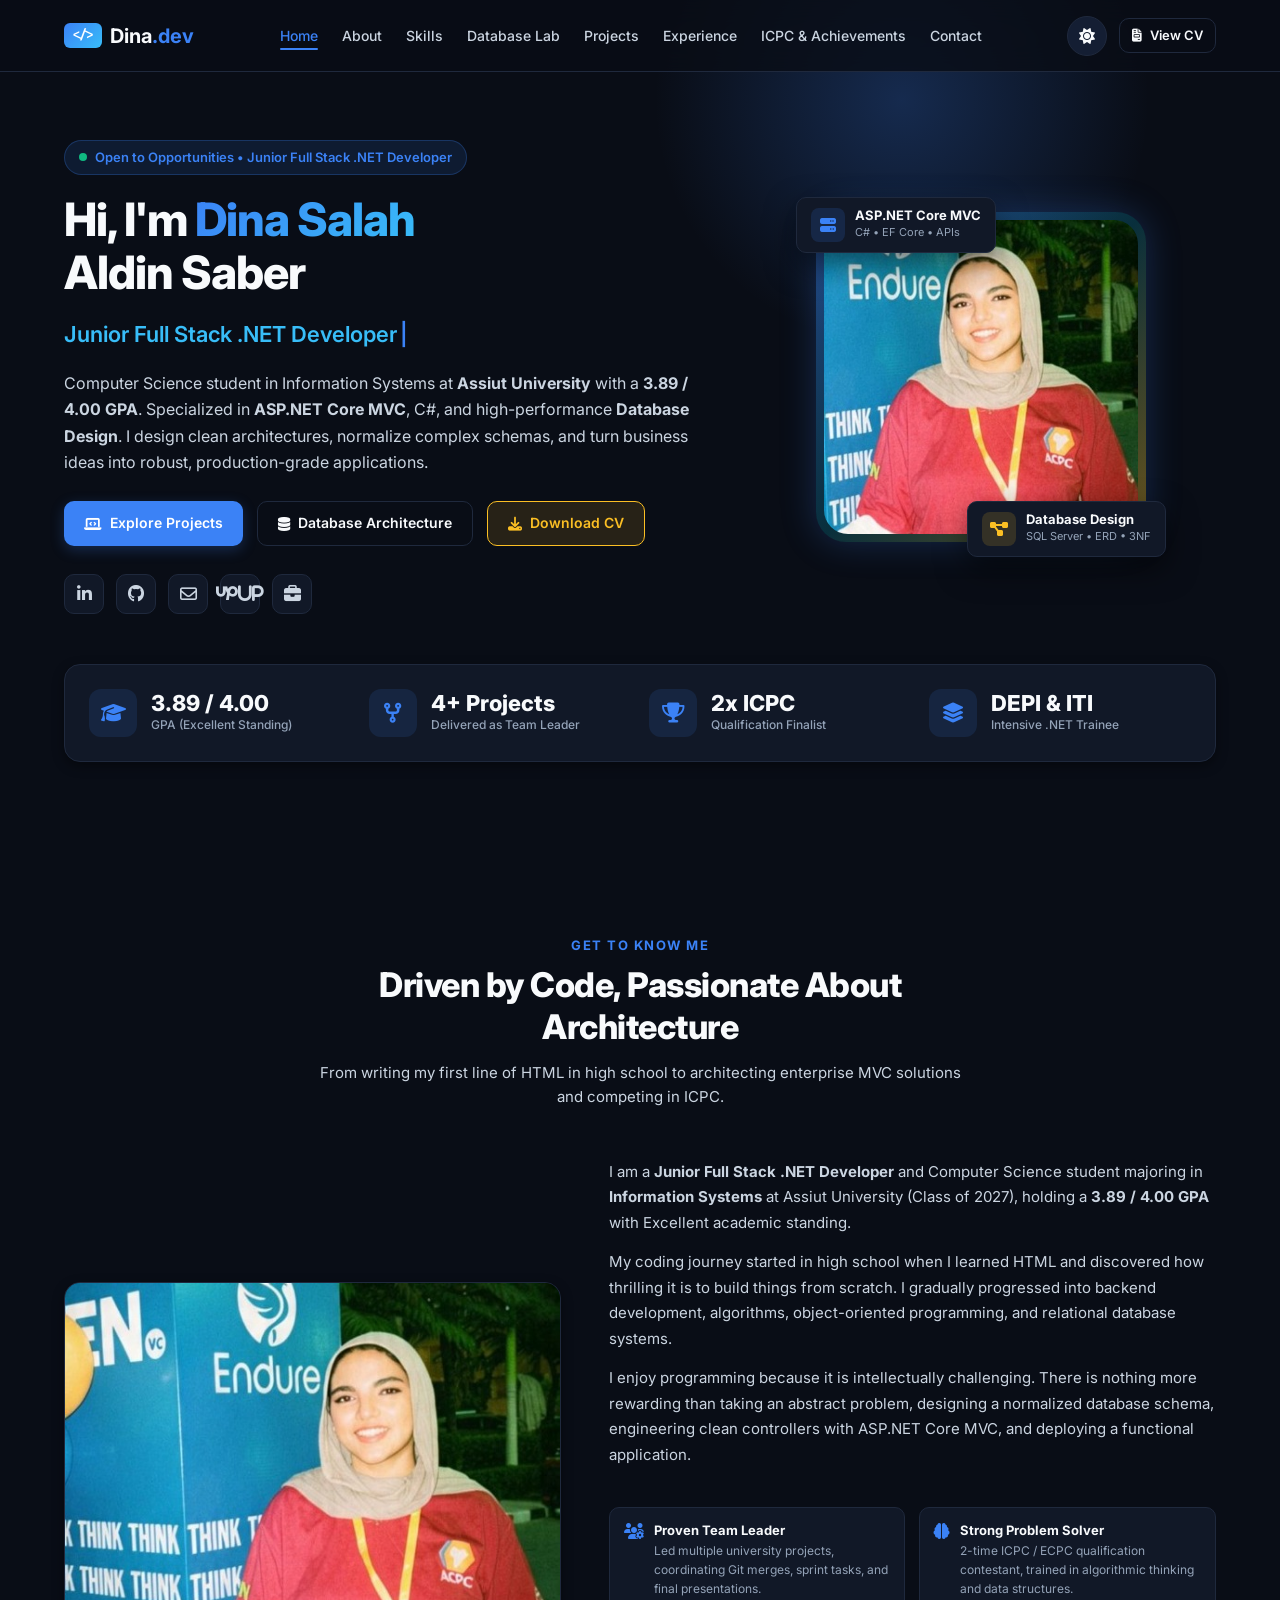
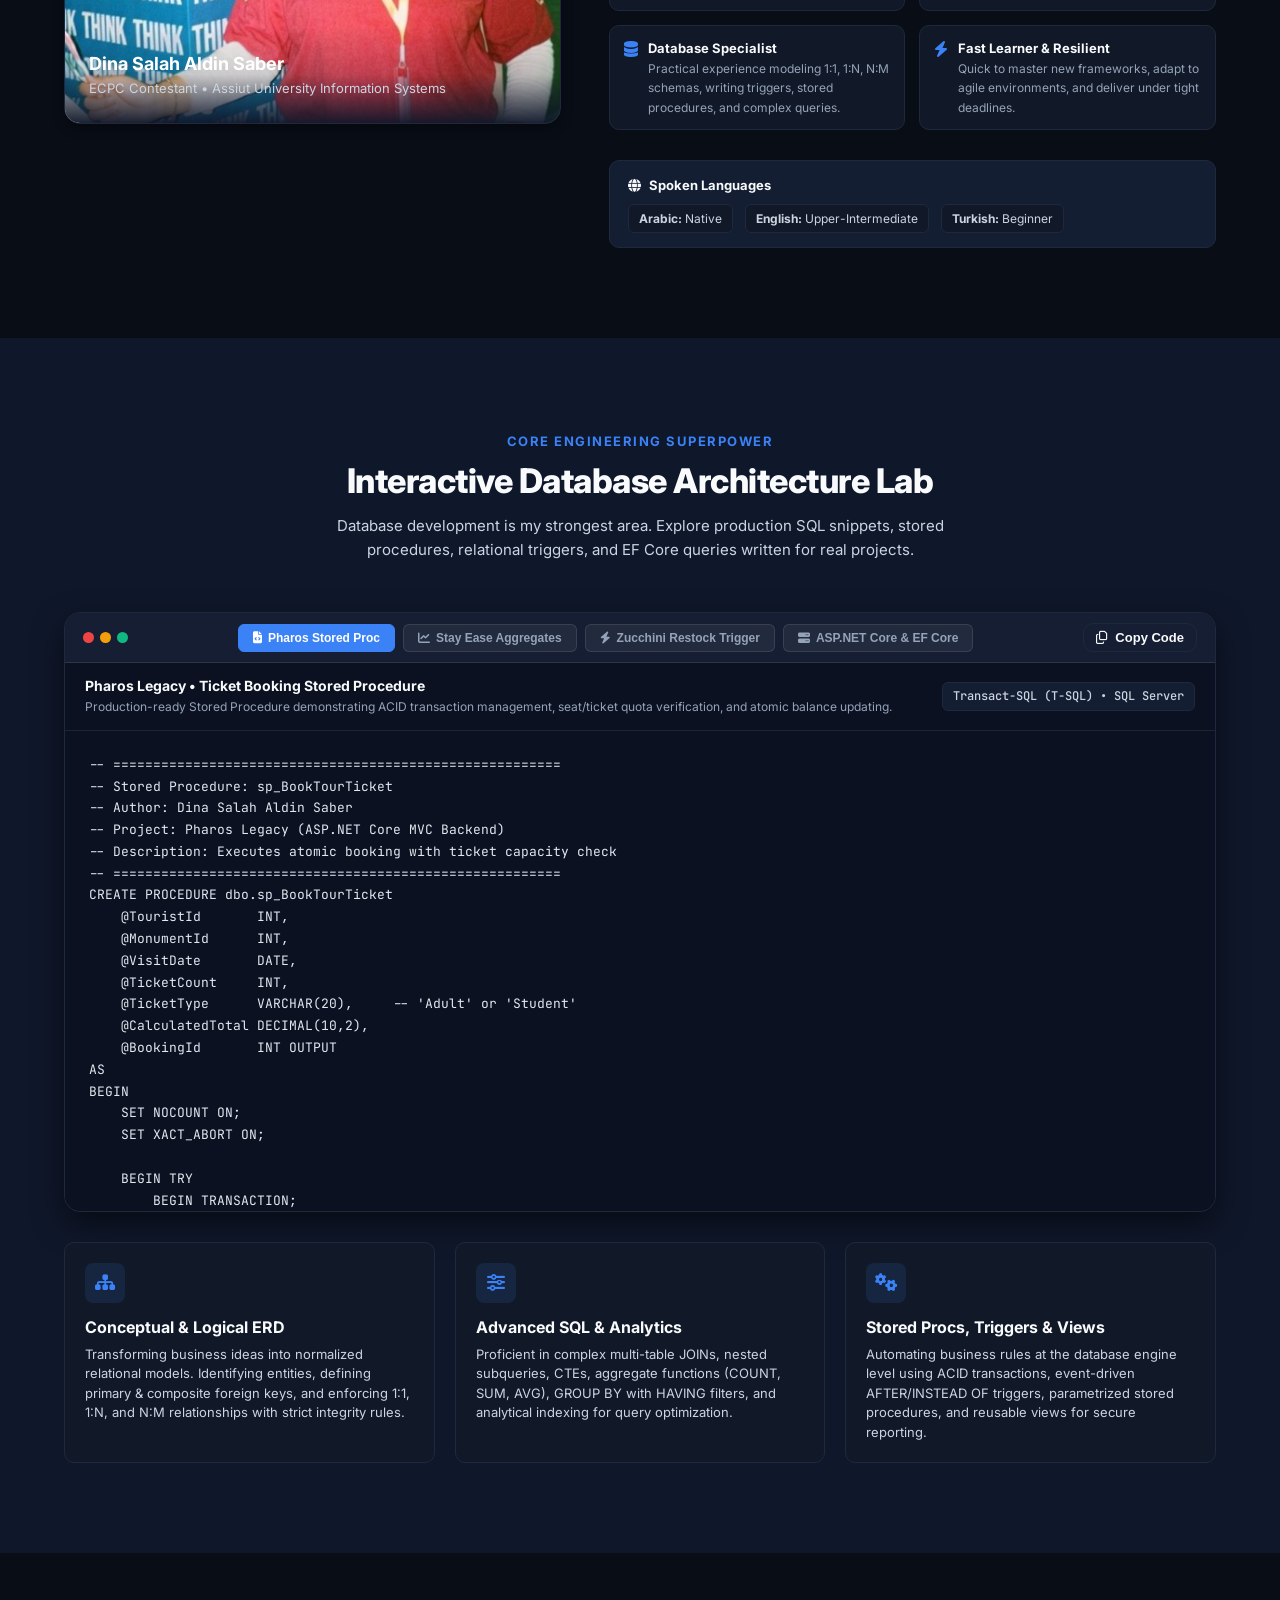
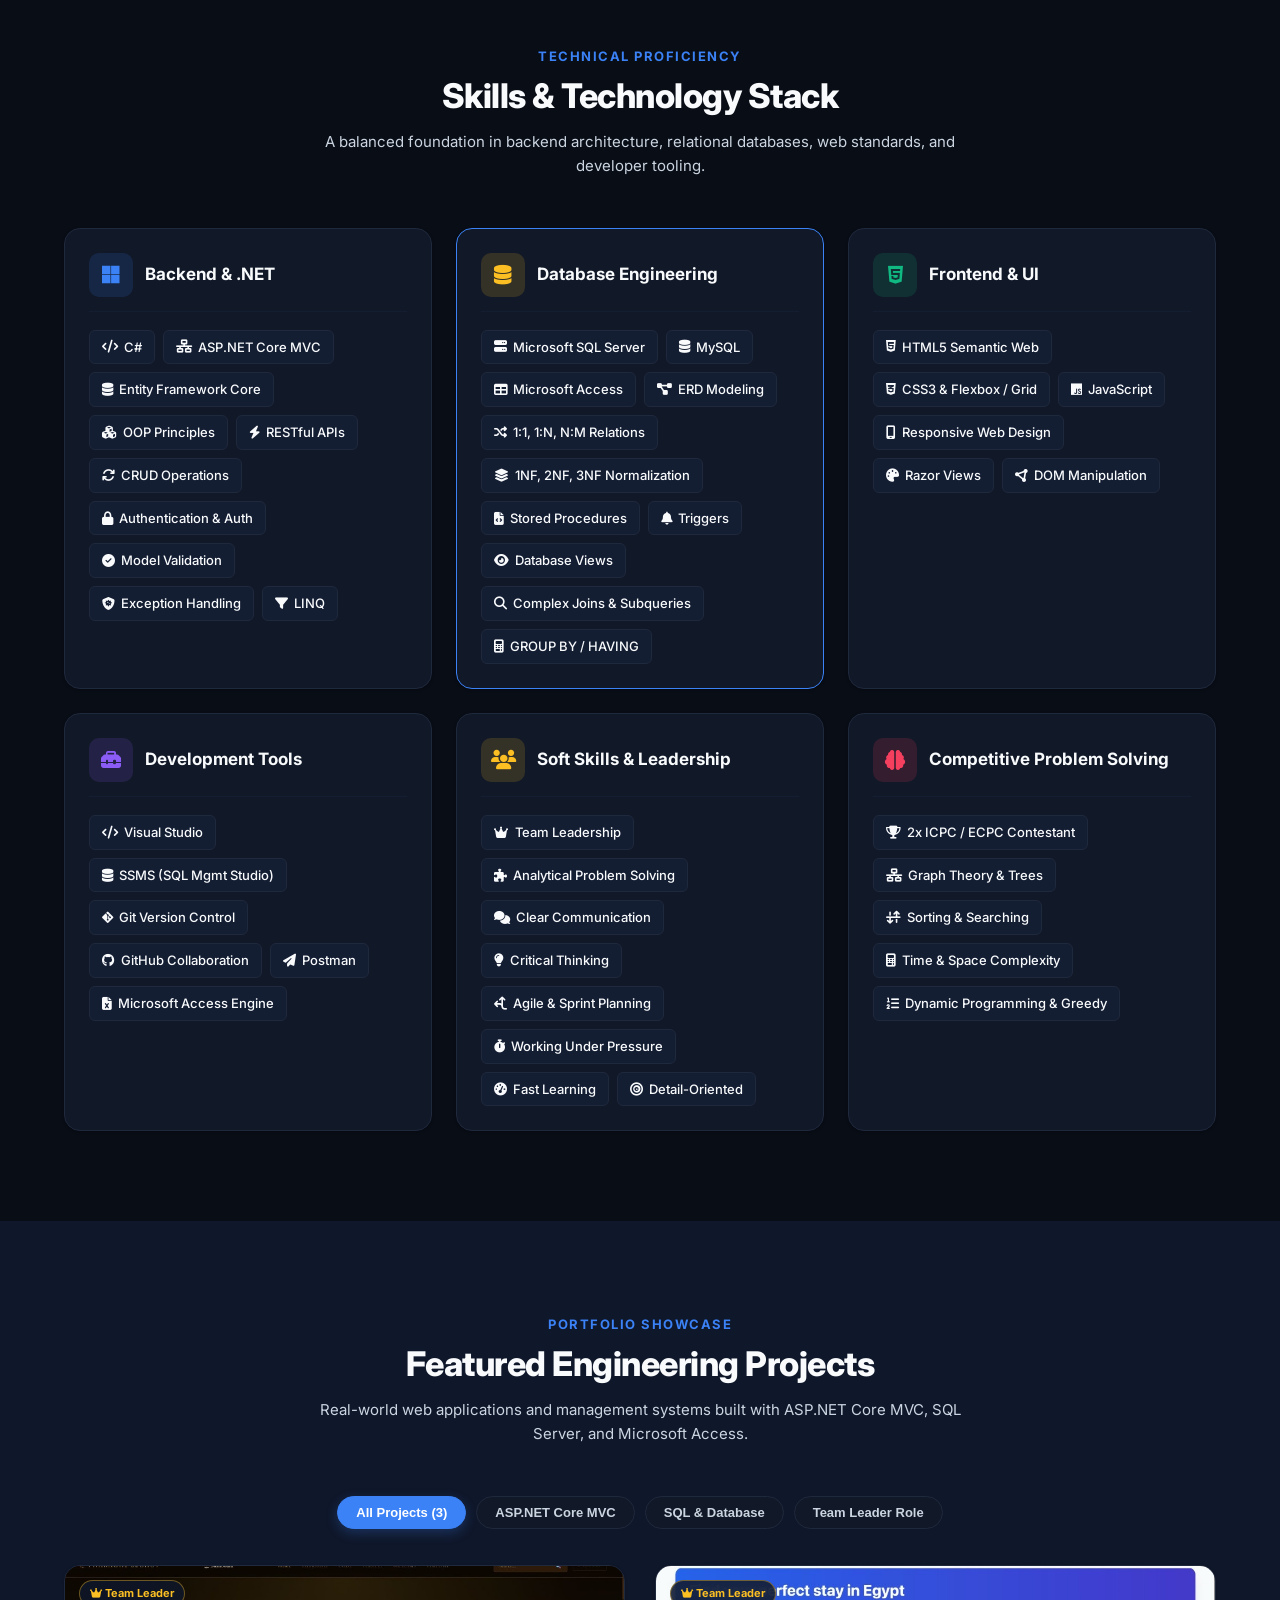
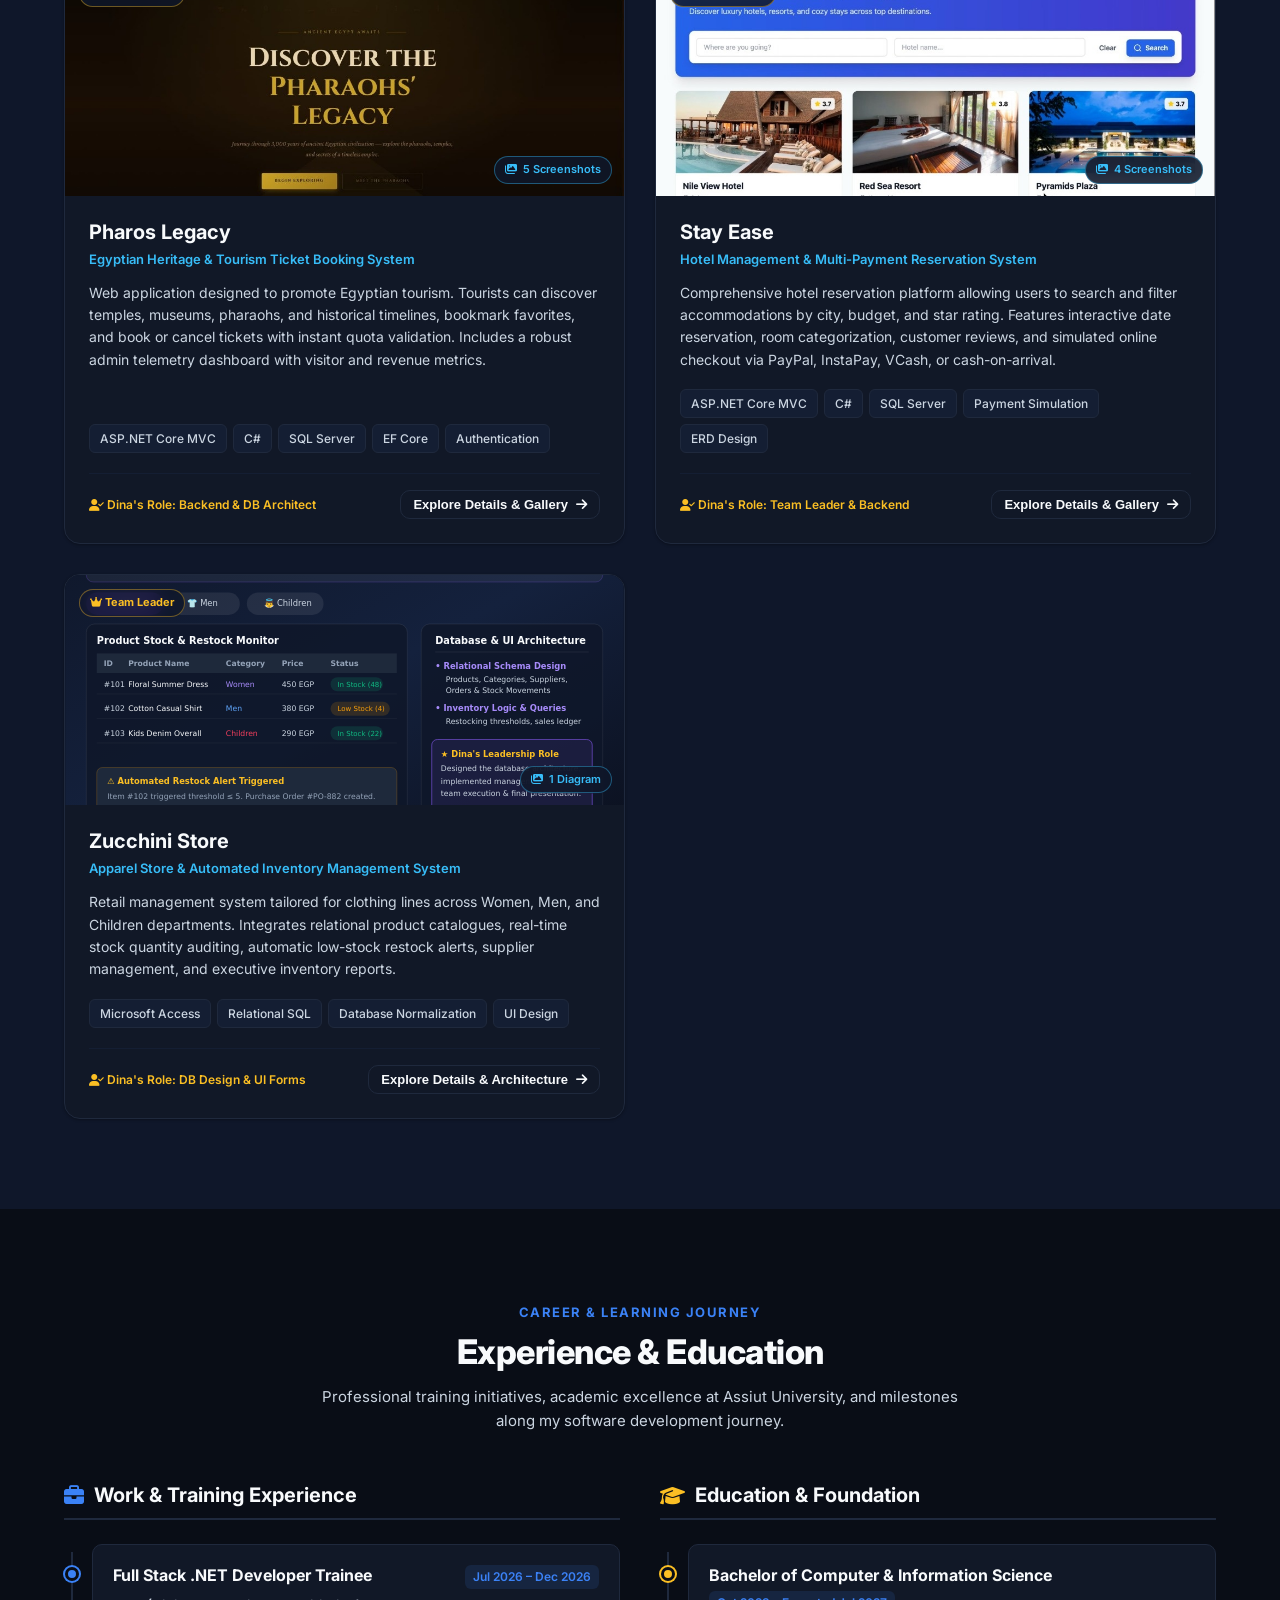
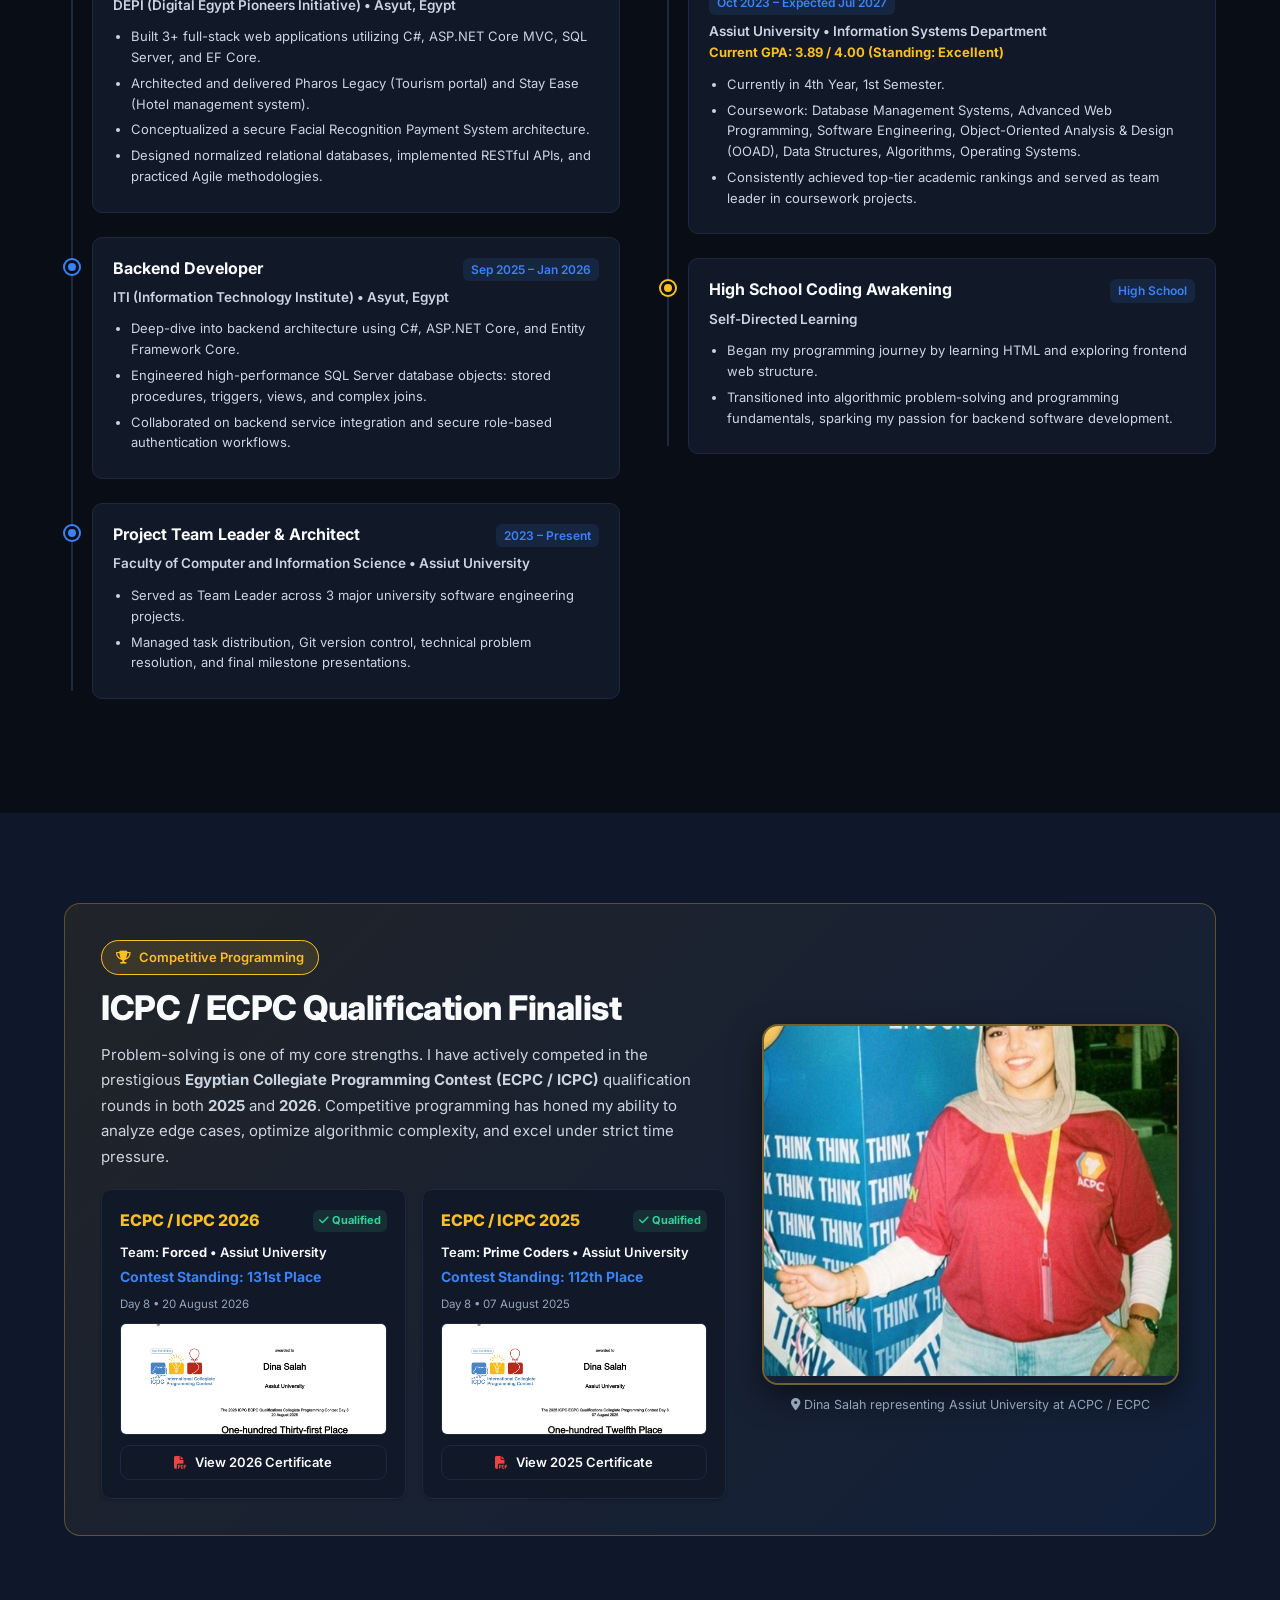
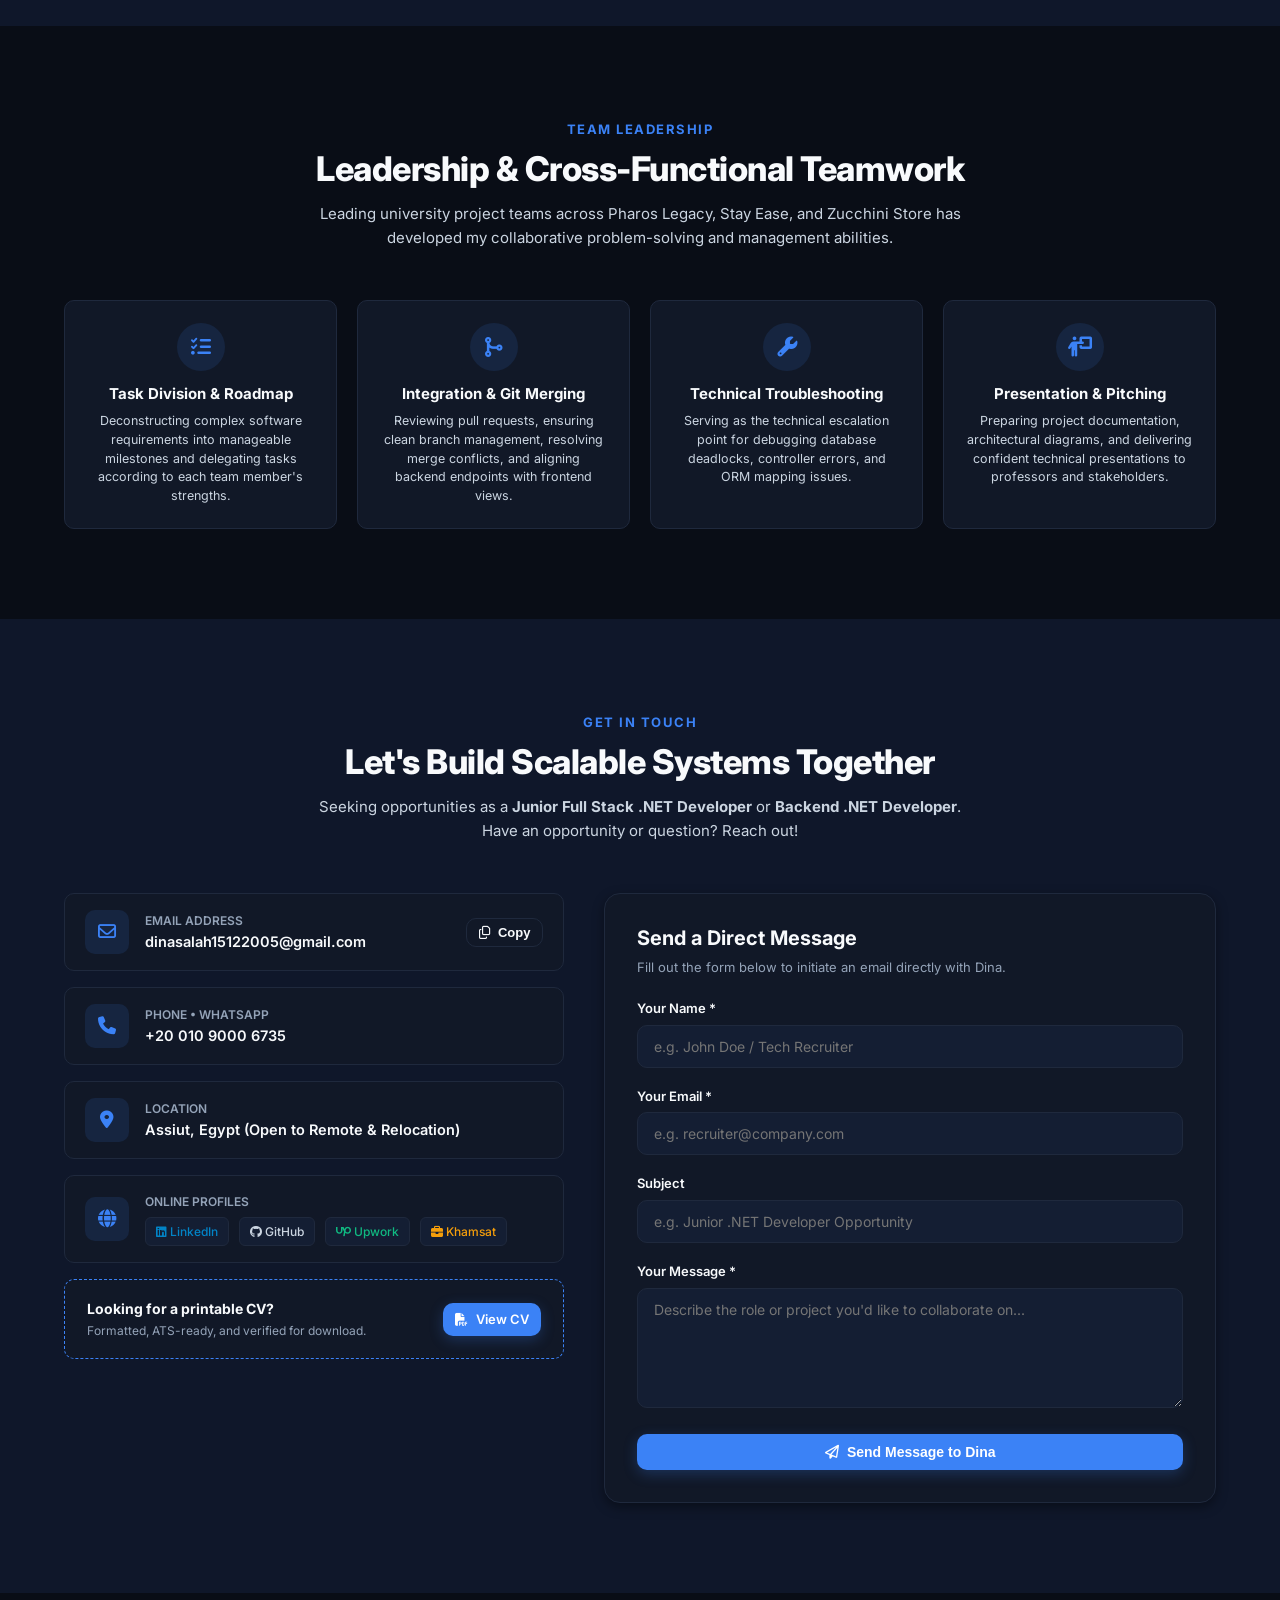
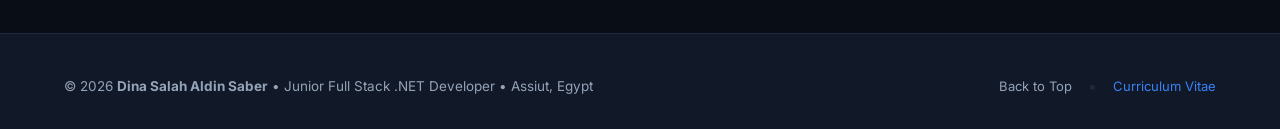
==== index.html @ ed307262 "Add files via upload" ====
<!DOCTYPE html>
<html lang="en" data-theme="dark">
<head>
  <meta charset="UTF-8">
  <meta name="viewport" content="width=device-width, initial-scale=1.0">
  <meta name="description" content="Portfolio of Dina Salah Aldin Saber - Junior Full Stack .NET Developer, Computer Science Student at Assiut University (GPA 3.89/4.00), Backend & Database Specialist, and 2x ICPC Contestant.">
  <meta name="keywords" content="Dina Salah Aldin Saber, Full Stack .NET Developer, ASP.NET Core MVC, C#, SQL Server, Database Design, ERD, ICPC, Assiut University">
  <meta name="author" content="Dina Salah Aldin Saber">
  <title>Dina Salah Aldin Saber | Junior Full Stack .NET Developer &amp; Database Specialist</title>
  
  <!-- Favicon -->
  <link rel="icon" href="data:image/svg+xml,<svg xmlns=%22http://www.w3.org/2000/svg%22 viewBox=%220 0 100 100%22><text y=%22.9em%22 font-size=%2290%22>⚡</text></svg>">

  <!-- Google Fonts -->
  <link rel="preconnect" href="https://fonts.googleapis.com">
  <link rel="preconnect" href="https://fonts.gstatic.com" crossorigin>
  <link href="https://fonts.googleapis.com/css2?family=Inter:wght@300;400;500;600;700;800&family=JetBrains+Mono:wght@400;500;600;700&display=swap" rel="stylesheet">

  <!-- FontAwesome Icons -->
  <link rel="stylesheet" href="https://cdnjs.cloudflare.com/ajax/libs/font-awesome/6.4.0/css/all.min.css">

  <!-- Main Stylesheet -->
  <link rel="stylesheet" href="css/style.css">
</head>
<body>

  <!-- ========================================================
       Header & Navigation Bar
       ======================================================== -->
  <header class="navbar" id="navbar">
    <div class="container nav-container">
      <a href="#home" class="brand-logo" aria-label="Dina Salah Homepage">
        <span class="brand-badge">&lt;/&gt;</span>
        <span>Dina<span style="color: var(--primary);">.dev</span></span>
      </a>

      <!-- Navigation Links -->
      <nav>
        <ul class="nav-menu" id="nav-menu">
          <li><a href="#home" class="nav-link active">Home</a></li>
          <li><a href="#about" class="nav-link">About</a></li>
          <li><a href="#skills" class="nav-link">Skills</a></li>
          <li><a href="#database-lab" class="nav-link">Database Lab</a></li>
          <li><a href="#projects" class="nav-link">Projects</a></li>
          <li><a href="#experience" class="nav-link">Experience</a></li>
          <li><a href="#icpc" class="nav-link">ICPC &amp; Achievements</a></li>
          <li><a href="#contact" class="nav-link">Contact</a></li>
        </ul>
      </nav>

      <!-- Utility Actions (Theme toggle + Resume + Mobile burger) -->
      <div class="nav-actions">
        <button id="theme-toggle" class="theme-btn" title="Toggle Light/Dark Theme" aria-label="Toggle theme">
          <i class="fa-solid fa-sun" id="theme-icon"></i>
        </button>

        <a href="cv.html" target="_blank" class="btn btn-outline btn-sm">
          <i class="fa-solid fa-file-invoice"></i> View CV
        </a>

        <button class="mobile-toggle" id="mobile-toggle" aria-label="Open Navigation Menu" aria-expanded="false">
          <i class="fa-solid fa-bars"></i>
        </button>
      </div>
    </div>
  </header>

  <!-- ========================================================
       Hero Section
       ======================================================== -->
  <section class="hero" id="home">
    <div class="hero-glow-bg"></div>
    <div class="container">
      <div class="hero-grid">
        
        <!-- Left: Intro & Bio -->
        <div class="hero-content">
          <div>
            <span class="status-pill">
              <span class="pulse-dot"></span>
              Open to Opportunities • Junior Full Stack .NET Developer
            </span>
          </div>

          <h1 class="hero-title">
            Hi, I'm <span class="highlight-text">Dina Salah</span><br>
            Aldin Saber
          </h1>

          <div class="typing-container">
            <span id="typing-text"></span><span class="cursor">|</span>
          </div>

          <p class="hero-bio">
            Computer Science student in Information Systems at <strong>Assiut University</strong> with a <strong>3.89 / 4.00 GPA</strong>. Specialized in <strong>ASP.NET Core MVC</strong>, C#, and high-performance <strong>Database Design</strong>. I design clean architectures, normalize complex schemas, and turn business ideas into robust, production-grade applications.
          </p>

          <div class="hero-ctas">
            <a href="#projects" class="btn btn-primary">
              <i class="fa-solid fa-laptop-code"></i> Explore Projects
            </a>
            <a href="#database-lab" class="btn btn-outline">
              <i class="fa-solid fa-database"></i> Database Architecture
            </a>
            <a href="cv.html" target="_blank" class="btn btn-accent">
              <i class="fa-solid fa-download"></i> Download CV
            </a>
          </div>

          <!-- Social Links -->
          <div class="social-links">
            <a href="https://linkedin.com/in/dina-salah-aldin" target="_blank" class="social-icon" title="LinkedIn Profile" aria-label="LinkedIn">
              <i class="fa-brands fa-linkedin-in"></i>
            </a>
            <a href="https://github.com/dinasalah15122005" target="_blank" class="social-icon" title="GitHub Profile" aria-label="GitHub">
              <i class="fa-brands fa-github"></i>
            </a>
            <a href="mailto:dinasalah15122005@gmail.com" class="social-icon" title="Send Email" aria-label="Email">
              <i class="fa-regular fa-envelope"></i>
            </a>
            <a href="https://www.upwork.com/freelancers/~01e3f9d423b314b81b" target="_blank" class="social-icon" title="Upwork Profile" aria-label="Upwork">
              <i class="fa-brands fa-upwork" style="font-weight: bold;">Up</i>
            </a>
            <a href="https://khamsat.com/user/dina_salah_aldin" target="_blank" class="social-icon" title="Khamsat Profile" aria-label="Khamsat">
              <i class="fa-solid fa-briefcase"></i>
            </a>
          </div>
        </div>

        <!-- Right: Avatar & Floating Badges -->
        <div class="hero-visual-card">
          <div class="avatar-wrapper">
            <img src="assets/images/dina-avatar.jpg" alt="Dina Salah Aldin Saber at ICPC / ACPC" class="avatar-img">
            
            <!-- Floating Badge Top Left -->
            <div class="floating-badge badge-top-left">
              <div class="badge-icon icon-blue">
                <i class="fa-solid fa-server"></i>
              </div>
              <div>
                <div class="badge-text-title">ASP.NET Core MVC</div>
                <div class="badge-text-sub">C# • EF Core • APIs</div>
              </div>
            </div>

            <!-- Floating Badge Bottom Right -->
            <div class="floating-badge badge-bottom-right">
              <div class="badge-icon icon-gold">
                <i class="fa-solid fa-diagram-project"></i>
              </div>
              <div>
                <div class="badge-text-title">Database Design</div>
                <div class="badge-text-sub">SQL Server • ERD • 3NF</div>
              </div>
            </div>
          </div>
        </div>

      </div>

      <!-- Quick Metrics Strip -->
      <div class="metrics-strip">
        <div class="metric-item">
          <div class="metric-icon-box">
            <i class="fa-solid fa-graduation-cap"></i>
          </div>
          <div>
            <div class="metric-val">3.89 / 4.00</div>
            <div class="metric-label">GPA (Excellent Standing)</div>
          </div>
        </div>

        <div class="metric-item">
          <div class="metric-icon-box">
            <i class="fa-solid fa-code-fork"></i>
          </div>
          <div>
            <div class="metric-val">4+ Projects</div>
            <div class="metric-label">Delivered as Team Leader</div>
          </div>
        </div>

        <div class="metric-item">
          <div class="metric-icon-box">
            <i class="fa-solid fa-trophy"></i>
          </div>
          <div>
            <div class="metric-val">2x ICPC</div>
            <div class="metric-label">Qualification Finalist</div>
          </div>
        </div>

        <div class="metric-item">
          <div class="metric-icon-box">
            <i class="fa-solid fa-layer-group"></i>
          </div>
          <div>
            <div class="metric-val">DEPI &amp; ITI</div>
            <div class="metric-label">Intensive .NET Trainee</div>
          </div>
        </div>
      </div>

    </div>
  </section>

  <!-- ========================================================
       About Me Section
       ======================================================== -->
  <section class="section" id="about">
    <div class="container">
      <div class="section-header">
        <span class="section-pretitle">Get To Know Me</span>
        <h2 class="section-title">Driven by Code, Passionate About Architecture</h2>
        <p class="section-desc">
          From writing my first line of HTML in high school to architecting enterprise MVC solutions and competing in ICPC.
        </p>
      </div>

      <div class="about-grid">
        <!-- Photo Card -->
        <div class="about-photo-card">
          <img src="assets/images/dina-portrait.jpg" alt="Dina Salah Aldin Saber at ACPC Egyptian Collegiate Programming Contest" class="about-photo">
          <div class="about-photo-overlay">
            <div class="overlay-title">Dina Salah Aldin Saber</div>
            <div class="overlay-subtitle">ECPC Contestant &bull; Assiut University Information Systems</div>
          </div>
        </div>

        <!-- Text Content -->
        <div class="about-text-content">
          <div class="about-paragraphs">
            <p>
              I am a <strong>Junior Full Stack .NET Developer</strong> and Computer Science student majoring in <strong>Information Systems</strong> at Assiut University (Class of 2027), holding a <strong>3.89 / 4.00 GPA</strong> with Excellent academic standing.
            </p>
            <p>
              My coding journey started in high school when I learned HTML and discovered how thrilling it is to build things from scratch. I gradually progressed into backend development, algorithms, object-oriented programming, and relational database systems.
            </p>
            <p>
              I enjoy programming because it is intellectually challenging. There is nothing more rewarding than taking an abstract problem, designing a normalized database schema, engineering clean controllers with ASP.NET Core MVC, and deploying a functional application.
            </p>
          </div>

          <!-- Feature Points -->
          <div class="about-features-grid">
            <div class="feature-point">
              <i class="fa-solid fa-users-gear"></i>
              <div>
                <div class="feature-point-title">Proven Team Leader</div>
                <div class="feature-point-desc">Led multiple university projects, coordinating Git merges, sprint tasks, and final presentations.</div>
              </div>
            </div>

            <div class="feature-point">
              <i class="fa-solid fa-brain"></i>
              <div>
                <div class="feature-point-title">Strong Problem Solver</div>
                <div class="feature-point-desc">2-time ICPC / ECPC qualification contestant, trained in algorithmic thinking and data structures.</div>
              </div>
            </div>

            <div class="feature-point">
              <i class="fa-solid fa-database"></i>
              <div>
                <div class="feature-point-title">Database Specialist</div>
                <div class="feature-point-desc">Practical experience modeling 1:1, 1:N, N:M schemas, writing triggers, stored procedures, and complex queries.</div>
              </div>
            </div>

            <div class="feature-point">
              <i class="fa-solid fa-bolt"></i>
              <div>
                <div class="feature-point-title">Fast Learner &amp; Resilient</div>
                <div class="feature-point-desc">Quick to master new frameworks, adapt to agile environments, and deliver under tight deadlines.</div>
              </div>
            </div>
          </div>

          <!-- Spoken Languages -->
          <div class="languages-box">
            <div class="languages-title">
              <i class="fa-solid fa-globe"></i> Spoken Languages
            </div>
            <div class="language-pills">
              <span class="lang-pill"><strong>Arabic:</strong> Native</span>
              <span class="lang-pill"><strong>English:</strong> Upper-Intermediate</span>
              <span class="lang-pill"><strong>Turkish:</strong> Beginner</span>
            </div>
          </div>

        </div>
      </div>
    </div>
  </section>

  <!-- ========================================================
       Specialty: Interactive Database Engineering Lab
       ======================================================== -->
  <section class="section" id="database-lab" style="background: var(--bg-secondary);">
    <div class="container">
      <div class="section-header">
        <span class="section-pretitle">Core Engineering Superpower</span>
        <h2 class="section-title">Interactive Database Architecture Lab</h2>
        <p class="section-desc">
          Database development is my strongest area. Explore production SQL snippets, stored procedures, relational triggers, and EF Core queries written for real projects.
        </p>
      </div>

      <!-- Database Lab Interactive Container -->
      <div class="database-lab">
        <!-- Top Toolbar -->
        <div class="lab-header-tabs">
          <div class="window-dots">
            <span class="dot dot-red"></span>
            <span class="dot dot-yellow"></span>
            <span class="dot dot-green"></span>
          </div>

          <!-- Tab Selector Buttons -->
          <div class="lab-tabs">
            <button class="db-tab-btn active" data-snippet="pharos">
              <i class="fa-solid fa-file-code"></i> Pharos Stored Proc
            </button>
            <button class="db-tab-btn" data-snippet="stayEase">
              <i class="fa-solid fa-chart-line"></i> Stay Ease Aggregates
            </button>
            <button class="db-tab-btn" data-snippet="zucchini">
              <i class="fa-solid fa-bolt"></i> Zucchini Restock Trigger
            </button>
            <button class="db-tab-btn" data-snippet="efcore">
              <i class="fa-solid fa-server"></i> ASP.NET Core &amp; EF Core
            </button>
          </div>

          <!-- Copy Button -->
          <button id="copy-db-code-btn" class="btn btn-outline btn-sm">
            <i class="fa-regular fa-copy"></i> Copy Code
          </button>
        </div>

        <!-- Meta Bar -->
        <div class="lab-meta-bar">
          <div class="lab-title-group">
            <h4 id="db-code-title">Pharos Legacy • Ticket Booking Stored Procedure</h4>
            <p id="db-code-desc">Production-ready Stored Procedure demonstrating ACID transaction management and quota checks.</p>
          </div>
          <div>
            <span class="tech-tag mono-font" id="db-code-tech">T-SQL • SQL Server</span>
          </div>
        </div>

        <!-- Code Window Display -->
        <div class="code-window-body">
          <pre><code class="code-display" id="db-code-display">-- Loading SQL snippet...</code></pre>
        </div>
      </div>

      <!-- 3 Key Database Pillars -->
      <div class="database-skills-summary">
        <div class="db-skill-card">
          <div class="db-skill-card-icon">
            <i class="fa-solid fa-sitemap"></i>
          </div>
          <h4>Conceptual &amp; Logical ERD</h4>
          <p>
            Transforming business ideas into normalized relational models. Identifying entities, defining primary &amp; composite foreign keys, and enforcing 1:1, 1:N, and N:M relationships with strict integrity rules.
          </p>
        </div>

        <div class="db-skill-card">
          <div class="db-skill-card-icon">
            <i class="fa-solid fa-sliders"></i>
          </div>
          <h4>Advanced SQL &amp; Analytics</h4>
          <p>
            Proficient in complex multi-table JOINs, nested subqueries, CTEs, aggregate functions (COUNT, SUM, AVG), GROUP BY with HAVING filters, and analytical indexing for query optimization.
          </p>
        </div>

        <div class="db-skill-card">
          <div class="db-skill-card-icon">
            <i class="fa-solid fa-gears"></i>
          </div>
          <h4>Stored Procs, Triggers &amp; Views</h4>
          <p>
            Automating business rules at the database engine level using ACID transactions, event-driven AFTER/INSTEAD OF triggers, parametrized stored procedures, and reusable views for secure reporting.
          </p>
        </div>
      </div>

    </div>
  </section>

  <!-- ========================================================
       Skills Matrix Section
       ======================================================== -->
  <section class="section" id="skills">
    <div class="container">
      <div class="section-header">
        <span class="section-pretitle">Technical Proficiency</span>
        <h2 class="section-title">Skills &amp; Technology Stack</h2>
        <p class="section-desc">
          A balanced foundation in backend architecture, relational databases, web standards, and developer tooling.
        </p>
      </div>

      <div class="skills-grid">
        <!-- 1. Backend & .NET -->
        <div class="skill-category-card">
          <div class="skill-cat-header">
            <div class="skill-cat-icon icon-blue">
              <i class="fa-brands fa-microsoft"></i>
            </div>
            <h3>Backend &amp; .NET</h3>
          </div>
          <div class="skill-items-list">
            <span class="skill-chip"><i class="fa-solid fa-code"></i> C#</span>
            <span class="skill-chip"><i class="fa-solid fa-network-wired"></i> ASP.NET Core MVC</span>
            <span class="skill-chip"><i class="fa-solid fa-database"></i> Entity Framework Core</span>
            <span class="skill-chip"><i class="fa-solid fa-cubes"></i> OOP Principles</span>
            <span class="skill-chip"><i class="fa-solid fa-bolt"></i> RESTful APIs</span>
            <span class="skill-chip"><i class="fa-solid fa-arrows-rotate"></i> CRUD Operations</span>
            <span class="skill-chip"><i class="fa-solid fa-lock"></i> Authentication &amp; Auth</span>
            <span class="skill-chip"><i class="fa-solid fa-circle-check"></i> Model Validation</span>
            <span class="skill-chip"><i class="fa-solid fa-shield-virus"></i> Exception Handling</span>
            <span class="skill-chip"><i class="fa-solid fa-filter"></i> LINQ</span>
          </div>
        </div>

        <!-- 2. Database Engineering (Specialty) -->
        <div class="skill-category-card" style="border-color: var(--primary);">
          <div class="skill-cat-header">
            <div class="skill-cat-icon icon-gold">
              <i class="fa-solid fa-database"></i>
            </div>
            <h3>Database Engineering</h3>
          </div>
          <div class="skill-items-list">
            <span class="skill-chip"><i class="fa-solid fa-server"></i> Microsoft SQL Server</span>
            <span class="skill-chip"><i class="fa-solid fa-database"></i> MySQL</span>
            <span class="skill-chip"><i class="fa-solid fa-table"></i> Microsoft Access</span>
            <span class="skill-chip"><i class="fa-solid fa-diagram-project"></i> ERD Modeling</span>
            <span class="skill-chip"><i class="fa-solid fa-shuffle"></i> 1:1, 1:N, N:M Relations</span>
            <span class="skill-chip"><i class="fa-solid fa-layer-group"></i> 1NF, 2NF, 3NF Normalization</span>
            <span class="skill-chip"><i class="fa-solid fa-file-code"></i> Stored Procedures</span>
            <span class="skill-chip"><i class="fa-solid fa-bell"></i> Triggers</span>
            <span class="skill-chip"><i class="fa-solid fa-eye"></i> Database Views</span>
            <span class="skill-chip"><i class="fa-solid fa-magnifying-glass"></i> Complex Joins &amp; Subqueries</span>
            <span class="skill-chip"><i class="fa-solid fa-calculator"></i> GROUP BY / HAVING</span>
          </div>
        </div>

        <!-- 3. Frontend & Web Standards -->
        <div class="skill-category-card">
          <div class="skill-cat-header">
            <div class="skill-cat-icon" style="background: rgba(16, 185, 129, 0.15); color: #10b981;">
              <i class="fa-brands fa-html5"></i>
            </div>
            <h3>Frontend &amp; UI</h3>
          </div>
          <div class="skill-items-list">
            <span class="skill-chip"><i class="fa-brands fa-html5"></i> HTML5 Semantic Web</span>
            <span class="skill-chip"><i class="fa-brands fa-css3-alt"></i> CSS3 &amp; Flexbox / Grid</span>
            <span class="skill-chip"><i class="fa-brands fa-js"></i> JavaScript</span>
            <span class="skill-chip"><i class="fa-solid fa-mobile-screen"></i> Responsive Web Design</span>
            <span class="skill-chip"><i class="fa-solid fa-palette"></i> Razor Views</span>
            <span class="skill-chip"><i class="fa-solid fa-circle-nodes"></i> DOM Manipulation</span>
          </div>
        </div>

        <!-- 4. Developer Tools & Environments -->
        <div class="skill-category-card">
          <div class="skill-cat-header">
            <div class="skill-cat-icon" style="background: rgba(139, 92, 246, 0.15); color: #8b5cf6;">
              <i class="fa-solid fa-toolbox"></i>
            </div>
            <h3>Development Tools</h3>
          </div>
          <div class="skill-items-list">
            <span class="skill-chip"><i class="fa-solid fa-code"></i> Visual Studio</span>
            <span class="skill-chip"><i class="fa-solid fa-database"></i> SSMS (SQL Mgmt Studio)</span>
            <span class="skill-chip"><i class="fa-brands fa-git-alt"></i> Git Version Control</span>
            <span class="skill-chip"><i class="fa-brands fa-github"></i> GitHub Collaboration</span>
            <span class="skill-chip"><i class="fa-solid fa-paper-plane"></i> Postman</span>
            <span class="skill-chip"><i class="fa-solid fa-file-excel"></i> Microsoft Access Engine</span>
          </div>
        </div>

        <!-- 5. Soft Skills & Leadership -->
        <div class="skill-category-card">
          <div class="skill-cat-header">
            <div class="skill-cat-icon icon-gold">
              <i class="fa-solid fa-users"></i>
            </div>
            <h3>Soft Skills &amp; Leadership</h3>
          </div>
          <div class="skill-items-list">
            <span class="skill-chip"><i class="fa-solid fa-crown"></i> Team Leadership</span>
            <span class="skill-chip"><i class="fa-solid fa-puzzle-piece"></i> Analytical Problem Solving</span>
            <span class="skill-chip"><i class="fa-solid fa-comments"></i> Clear Communication</span>
            <span class="skill-chip"><i class="fa-solid fa-lightbulb"></i> Critical Thinking</span>
            <span class="skill-chip"><i class="fa-solid fa-arrows-split-up-and-left"></i> Agile &amp; Sprint Planning</span>
            <span class="skill-chip"><i class="fa-solid fa-stopwatch"></i> Working Under Pressure</span>
            <span class="skill-chip"><i class="fa-solid fa-gauge-high"></i> Fast Learning</span>
            <span class="skill-chip"><i class="fa-solid fa-bullseye"></i> Detail-Oriented</span>
          </div>
        </div>

        <!-- 6. Problem Solving & Algorithms -->
        <div class="skill-category-card">
          <div class="skill-cat-header">
            <div class="skill-cat-icon" style="background: rgba(244, 63, 94, 0.15); color: #f43f5e;">
              <i class="fa-solid fa-brain"></i>
            </div>
            <h3>Competitive Problem Solving</h3>
          </div>
          <div class="skill-items-list">
            <span class="skill-chip"><i class="fa-solid fa-trophy"></i> 2x ICPC / ECPC Contestant</span>
            <span class="skill-chip"><i class="fa-solid fa-network-wired"></i> Graph Theory &amp; Trees</span>
            <span class="skill-chip"><i class="fa-solid fa-arrow-down-up-across-line"></i> Sorting &amp; Searching</span>
            <span class="skill-chip"><i class="fa-solid fa-calculator"></i> Time &amp; Space Complexity</span>
            <span class="skill-chip"><i class="fa-solid fa-list-ol"></i> Dynamic Programming &amp; Greedy</span>
          </div>
        </div>
      </div>

    </div>
  </section>

  <!-- ========================================================
       Featured Projects Section
       ======================================================== -->
  <section class="section" id="projects" style="background: var(--bg-secondary);">
    <div class="container">
      <div class="section-header">
        <span class="section-pretitle">Portfolio Showcase</span>
        <h2 class="section-title">Featured Engineering Projects</h2>
        <p class="section-desc">
          Real-world web applications and management systems built with ASP.NET Core MVC, SQL Server, and Microsoft Access.
        </p>
      </div>

      <!-- Filter Buttons -->
      <div class="projects-filters">
        <button class="project-filter-btn active" data-filter="all">All Projects (3)</button>
        <button class="project-filter-btn" data-filter="aspnet">ASP.NET Core MVC</button>
        <button class="project-filter-btn" data-filter="sql">SQL &amp; Database</button>
        <button class="project-filter-btn" data-filter="lead">Team Leader Role</button>
      </div>

      <!-- Projects Grid -->
      <div class="projects-grid">

        <!-- Project 1: Pharos Legacy -->
        <div class="project-card" data-category="aspnet sql lead">
          <div class="project-image-box">
            <img src="assets/images/pharos-hero.jpg" alt="Pharos Legacy Tourism Booking Platform" class="project-img">
            <span class="project-badge-overlay"><i class="fa-solid fa-crown"></i> Team Leader</span>
            <span class="gallery-count-badge"><i class="fa-solid fa-images"></i> 5 Screenshots</span>
          </div>
          <div class="project-info">
            <h3 class="project-title">Pharos Legacy</h3>
            <div class="project-subtitle">Egyptian Heritage &amp; Tourism Ticket Booking System</div>
            <p class="project-desc">
              Web application designed to promote Egyptian tourism. Tourists can discover temples, museums, pharaohs, and historical timelines, bookmark favorites, and book or cancel tickets with instant quota validation. Includes a robust admin telemetry dashboard with visitor and revenue metrics.
            </p>
            <div class="project-tags">
              <span class="tech-tag">ASP.NET Core MVC</span>
              <span class="tech-tag">C#</span>
              <span class="tech-tag">SQL Server</span>
              <span class="tech-tag">EF Core</span>
              <span class="tech-tag">Authentication</span>
            </div>
            <div class="project-card-footer">
              <span class="role-summary"><i class="fa-solid fa-user-check"></i> Dina's Role: Backend &amp; DB Architect</span>
              <button class="btn btn-outline btn-sm view-project-btn" data-project-id="pharos-legacy">
                Explore Details &amp; Gallery <i class="fa-solid fa-arrow-right"></i>
              </button>
            </div>
          </div>
        </div>

        <!-- Project 2: Stay Ease -->
        <div class="project-card" data-category="aspnet sql lead">
          <div class="project-image-box">
            <img src="assets/images/stay-ease-hero.jpg" alt="Stay Ease Hotel Management System" class="project-img">
            <span class="project-badge-overlay"><i class="fa-solid fa-crown"></i> Team Leader</span>
            <span class="gallery-count-badge"><i class="fa-solid fa-images"></i> 4 Screenshots</span>
          </div>
          <div class="project-info">
            <h3 class="project-title">Stay Ease</h3>
            <div class="project-subtitle">Hotel Management &amp; Multi-Payment Reservation System</div>
            <p class="project-desc">
              Comprehensive hotel reservation platform allowing users to search and filter accommodations by city, budget, and star rating. Features interactive date reservation, room categorization, customer reviews, and simulated online checkout via PayPal, InstaPay, VCash, or cash-on-arrival.
            </p>
            <div class="project-tags">
              <span class="tech-tag">ASP.NET Core MVC</span>
              <span class="tech-tag">C#</span>
              <span class="tech-tag">SQL Server</span>
              <span class="tech-tag">Payment Simulation</span>
              <span class="tech-tag">ERD Design</span>
            </div>
            <div class="project-card-footer">
              <span class="role-summary"><i class="fa-solid fa-user-check"></i> Dina's Role: Team Leader &amp; Backend</span>
              <button class="btn btn-outline btn-sm view-project-btn" data-project-id="stay-ease">
                Explore Details &amp; Gallery <i class="fa-solid fa-arrow-right"></i>
              </button>
            </div>
          </div>
        </div>

        <!-- Project 3: Zucchini Store -->
        <div class="project-card" data-category="sql lead">
          <div class="project-image-box">
            <img src="assets/images/zucchini-store.svg" alt="Zucchini Store Management System" class="project-img">
            <span class="project-badge-overlay"><i class="fa-solid fa-crown"></i> Team Leader</span>
            <span class="gallery-count-badge"><i class="fa-solid fa-images"></i> 1 Diagram</span>
          </div>
          <div class="project-info">
            <h3 class="project-title">Zucchini Store</h3>
            <div class="project-subtitle">Apparel Store &amp; Automated Inventory Management System</div>
            <p class="project-desc">
              Retail management system tailored for clothing lines across Women, Men, and Children departments. Integrates relational product catalogues, real-time stock quantity auditing, automatic low-stock restock alerts, supplier management, and executive inventory reports.
            </p>
            <div class="project-tags">
              <span class="tech-tag">Microsoft Access</span>
              <span class="tech-tag">Relational SQL</span>
              <span class="tech-tag">Database Normalization</span>
              <span class="tech-tag">UI Design</span>
            </div>
            <div class="project-card-footer">
              <span class="role-summary"><i class="fa-solid fa-user-check"></i> Dina's Role: DB Design &amp; UI Forms</span>
              <button class="btn btn-outline btn-sm view-project-btn" data-project-id="zucchini-store">
                Explore Details &amp; Architecture <i class="fa-solid fa-arrow-right"></i>
              </button>
            </div>
          </div>
        </div>

      </div>
    </div>
  </section>

  <!-- ========================================================
       Experience & Education Timeline Section
       ======================================================== -->
  <section class="section" id="experience">
    <div class="container">
      <div class="section-header">
        <span class="section-pretitle">Career &amp; Learning Journey</span>
        <h2 class="section-title">Experience &amp; Education</h2>
        <p class="section-desc">
          Professional training initiatives, academic excellence at Assiut University, and milestones along my software development journey.
        </p>
      </div>

      <div class="timeline-section-grid">
        <!-- Column 1: Work & Training Experience -->
        <div>
          <h3 class="timeline-column-title">
            <i class="fa-solid fa-briefcase" style="color: var(--primary);"></i> Work &amp; Training Experience
          </h3>
          <div class="timeline">
            
            <!-- Item 1: DEPI -->
            <div class="timeline-card">
              <span class="timeline-dot"></span>
              <div class="timeline-card-header">
                <h4 class="timeline-card-title">Full Stack .NET Developer Trainee</h4>
                <span class="timeline-card-date">Jul 2026 – Dec 2026</span>
              </div>
              <div class="timeline-card-org">DEPI (Digital Egypt Pioneers Initiative) &bull; Asyut, Egypt</div>
              <ul class="timeline-card-bullets">
                <li>Built 3+ full-stack web applications utilizing C#, ASP.NET Core MVC, SQL Server, and EF Core.</li>
                <li>Architected and delivered Pharos Legacy (Tourism portal) and Stay Ease (Hotel management system).</li>
                <li>Conceptualized a secure Facial Recognition Payment System architecture.</li>
                <li>Designed normalized relational databases, implemented RESTful APIs, and practiced Agile methodologies.</li>
              </ul>
            </div>

            <!-- Item 2: ITI -->
            <div class="timeline-card">
              <span class="timeline-dot"></span>
              <div class="timeline-card-header">
                <h4 class="timeline-card-title">Backend Developer</h4>
                <span class="timeline-card-date">Sep 2025 – Jan 2026</span>
              </div>
              <div class="timeline-card-org">ITI (Information Technology Institute) &bull; Asyut, Egypt</div>
              <ul class="timeline-card-bullets">
                <li>Deep-dive into backend architecture using C#, ASP.NET Core, and Entity Framework Core.</li>
                <li>Engineered high-performance SQL Server database objects: stored procedures, triggers, views, and complex joins.</li>
                <li>Collaborated on backend service integration and secure role-based authentication workflows.</li>
              </ul>
            </div>

            <!-- Item 3: University Projects & Team Leadership -->
            <div class="timeline-card">
              <span class="timeline-dot"></span>
              <div class="timeline-card-header">
                <h4 class="timeline-card-title">Project Team Leader &amp; Architect</h4>
                <span class="timeline-card-date">2023 – Present</span>
              </div>
              <div class="timeline-card-org">Faculty of Computer and Information Science &bull; Assiut University</div>
              <ul class="timeline-card-bullets">
                <li>Served as Team Leader across 3 major university software engineering projects.</li>
                <li>Managed task distribution, Git version control, technical problem resolution, and final milestone presentations.</li>
              </ul>
            </div>

          </div>
        </div>

        <!-- Column 2: Education & Origins -->
        <div>
          <h3 class="timeline-column-title">
            <i class="fa-solid fa-graduation-cap" style="color: var(--accent-gold);"></i> Education &amp; Foundation
          </h3>
          <div class="timeline">
            
            <!-- Item 1: Assiut University -->
            <div class="timeline-card">
              <span class="timeline-dot" style="background: var(--accent-gold); box-shadow: 0 0 0 2px var(--accent-gold);"></span>
              <div class="timeline-card-header">
                <h4 class="timeline-card-title">Bachelor of Computer &amp; Information Science</h4>
                <span class="timeline-card-date">Oct 2023 – Expected Jul 2027</span>
              </div>
              <div class="timeline-card-org">
                Assiut University &bull; Information Systems Department<br>
                <strong style="color: var(--accent-gold); font-size: 13px;">Current GPA: 3.89 / 4.00 (Standing: Excellent)</strong>
              </div>
              <ul class="timeline-card-bullets">
                <li>Currently in 4th Year, 1st Semester.</li>
                <li>Coursework: Database Management Systems, Advanced Web Programming, Software Engineering, Object-Oriented Analysis &amp; Design (OOAD), Data Structures, Algorithms, Operating Systems.</li>
                <li>Consistently achieved top-tier academic rankings and served as team leader in coursework projects.</li>
              </ul>
            </div>

            <!-- Item 2: Self-Taught Programming Journey -->
            <div class="timeline-card">
              <span class="timeline-dot" style="background: var(--accent-gold); box-shadow: 0 0 0 2px var(--accent-gold);"></span>
              <div class="timeline-card-header">
                <h4 class="timeline-card-title">High School Coding Awakening</h4>
                <span class="timeline-card-date">High School</span>
              </div>
              <div class="timeline-card-org">Self-Directed Learning</div>
              <ul class="timeline-card-bullets">
                <li>Began my programming journey by learning HTML and exploring frontend web structure.</li>
                <li>Transitioned into algorithmic problem-solving and programming fundamentals, sparking my passion for backend software development.</li>
              </ul>
            </div>

          </div>
        </div>
      </div>

    </div>
  </section>

  <!-- ========================================================
       Competitive Programming & ICPC Section
       ======================================================== -->
  <section class="section" id="icpc" style="background: var(--bg-secondary);">
    <div class="container">
      <div class="icpc-showcase-box">
        <div class="icpc-grid">
          <div>
            <span class="status-pill" style="background: var(--accent-gold-bg); color: var(--accent-gold); border-color: var(--accent-gold);">
              <i class="fa-solid fa-trophy"></i> Competitive Programming
            </span>
            <h2 class="section-title" style="margin-top: 12px;">ICPC / ECPC Qualification Finalist</h2>
            <p style="font-size: 15px; color: var(--text-secondary); line-height: 1.7; margin-bottom: 18px;">
              Problem-solving is one of my core strengths. I have actively competed in the prestigious <strong>Egyptian Collegiate Programming Contest (ECPC / ICPC)</strong> qualification rounds in both <strong>2025</strong> and <strong>2026</strong>. Competitive programming has honed my ability to analyze edge cases, optimize algorithmic complexity, and excel under strict time pressure.
            </p>

            <div class="icpc-cards-wrapper">
              <!-- 2026 Contest Card -->
              <div class="icpc-badge-card">
                <div class="icpc-badge-header">
                  <span class="icpc-year">ECPC / ICPC 2026</span>
                  <span class="icpc-status"><i class="fa-solid fa-check"></i> Qualified</span>
                </div>
                <div class="icpc-team">Team: <strong>Forced</strong> &bull; Assiut University</div>
                <div class="icpc-rank">Contest Standing: <strong>131st Place</strong></div>
                <div style="font-size: 11.5px; color: var(--text-muted); margin: 6px 0 10px;">Day 8 &bull; 20 August 2026</div>
                <div class="cert-thumb-box" style="margin-bottom: 10px; border-radius: 6px; overflow: hidden; border: 1px solid var(--border-color);">
                  <a href="assets/docs/icpc-2026-certificate.pdf" target="_blank" title="View Official 2026 Certificate">
                    <img src="assets/images/icpc-2026-certificate.jpg" alt="ICPC ECPC 2026 Certificate of Achievement - Dina Salah" style="width: 100%; height: 110px; object-fit: cover; display: block; transition: transform 0.3s ease;">
                  </a>
                </div>
                <a href="assets/docs/icpc-2026-certificate.pdf" target="_blank" class="btn btn-outline btn-sm" style="width: 100%;">
                  <i class="fa-solid fa-file-pdf" style="color: #ef4444;"></i> View 2026 Certificate
                </a>
              </div>

              <!-- 2025 Contest Card -->
              <div class="icpc-badge-card">
                <div class="icpc-badge-header">
                  <span class="icpc-year">ECPC / ICPC 2025</span>
                  <span class="icpc-status"><i class="fa-solid fa-check"></i> Qualified</span>
                </div>
                <div class="icpc-team">Team: <strong>Prime Coders</strong> &bull; Assiut University</div>
                <div class="icpc-rank">Contest Standing: <strong>112th Place</strong></div>
                <div style="font-size: 11.5px; color: var(--text-muted); margin: 6px 0 10px;">Day 8 &bull; 07 August 2025</div>
                <div class="cert-thumb-box" style="margin-bottom: 10px; border-radius: 6px; overflow: hidden; border: 1px solid var(--border-color);">
                  <a href="assets/docs/icpc-2025-certificate.pdf" target="_blank" title="View Official 2025 Certificate">
                    <img src="assets/images/icpc-2025-certificate.jpg" alt="ICPC ECPC 2025 Certificate of Achievement - Dina Salah" style="width: 100%; height: 110px; object-fit: cover; display: block; transition: transform 0.3s ease;">
                  </a>
                </div>
                <a href="assets/docs/icpc-2025-certificate.pdf" target="_blank" class="btn btn-outline btn-sm" style="width: 100%;">
                  <i class="fa-solid fa-file-pdf" style="color: #ef4444;"></i> View 2025 Certificate
                </a>
              </div>
            </div>
          </div>

          <!-- ICPC Photo Showcase -->
          <div style="text-align: center;">
            <div style="border-radius: var(--radius-lg); overflow: hidden; border: 2px solid rgba(251, 191, 36, 0.4); box-shadow: var(--shadow-lg);">
              <img src="assets/images/dina-portrait.jpg" alt="Dina at Egyptian Collegiate Programming Contest (ECPC)" style="width: 100%; height: 350px; object-fit: cover;">
            </div>
            <p style="font-size: 12.5px; color: var(--text-muted); margin-top: 10px;">
              <i class="fa-solid fa-location-dot"></i> Dina Salah representing Assiut University at ACPC / ECPC
            </p>
          </div>
        </div>
      </div>
    </div>
  </section>

  <!-- ========================================================
       Leadership & Collaboration Spotlight
       ======================================================== -->
  <section class="section" id="leadership">
    <div class="container">
      <div class="section-header">
        <span class="section-pretitle">Team Leadership</span>
        <h2 class="section-title">Leadership &amp; Cross-Functional Teamwork</h2>
        <p class="section-desc">
          Leading university project teams across Pharos Legacy, Stay Ease, and Zucchini Store has developed my collaborative problem-solving and management abilities.
        </p>
      </div>

      <div class="leadership-grid">
        <div class="lead-card">
          <div class="lead-icon">
            <i class="fa-solid fa-list-check"></i>
          </div>
          <h4>Task Division &amp; Roadmap</h4>
          <p>Deconstructing complex software requirements into manageable milestones and delegating tasks according to each team member's strengths.</p>
        </div>

        <div class="lead-card">
          <div class="lead-icon">
            <i class="fa-solid fa-code-merge"></i>
          </div>
          <h4>Integration &amp; Git Merging</h4>
          <p>Reviewing pull requests, ensuring clean branch management, resolving merge conflicts, and aligning backend endpoints with frontend views.</p>
        </div>

        <div class="lead-card">
          <div class="lead-icon">
            <i class="fa-solid fa-wrench"></i>
          </div>
          <h4>Technical Troubleshooting</h4>
          <p>Serving as the technical escalation point for debugging database deadlocks, controller errors, and ORM mapping issues.</p>
        </div>

        <div class="lead-card">
          <div class="lead-icon">
            <i class="fa-solid fa-person-chalkboard"></i>
          </div>
          <h4>Presentation &amp; Pitching</h4>
          <p>Preparing project documentation, architectural diagrams, and delivering confident technical presentations to professors and stakeholders.</p>
        </div>
      </div>
    </div>
  </section>

  <!-- ========================================================
       Contact & Hire Me Section
       ======================================================== -->
  <section class="section" id="contact" style="background: var(--bg-secondary);">
    <div class="container">
      <div class="section-header">
        <span class="section-pretitle">Get In Touch</span>
        <h2 class="section-title">Let's Build Scalable Systems Together</h2>
        <p class="section-desc">
          Seeking opportunities as a <strong>Junior Full Stack .NET Developer</strong> or <strong>Backend .NET Developer</strong>. Have an opportunity or question? Reach out!
        </p>
      </div>

      <div class="contact-grid">
        <!-- Contact Information Cards -->
        <div class="contact-info-cards">
          
          <!-- Email Card -->
          <div class="contact-card">
            <div class="contact-card-icon">
              <i class="fa-regular fa-envelope"></i>
            </div>
            <div style="flex-grow: 1;">
              <div class="contact-card-title">Email Address</div>
              <div class="contact-card-val">
                <a href="mailto:dinasalah15122005@gmail.com">dinasalah15122005@gmail.com</a>
              </div>
            </div>
            <button class="btn btn-outline btn-sm copy-email-btn" data-email="dinasalah15122005@gmail.com" title="Copy Email">
              <i class="fa-regular fa-copy"></i> Copy
            </button>
          </div>

          <!-- Phone Card -->
          <div class="contact-card">
            <div class="contact-card-icon">
              <i class="fa-solid fa-phone"></i>
            </div>
            <div>
              <div class="contact-card-title">Phone &bull; WhatsApp</div>
              <div class="contact-card-val">
                <a href="tel:01090006735">+20 010 9000 6735</a>
              </div>
            </div>
          </div>

          <!-- Location Card -->
          <div class="contact-card">
            <div class="contact-card-icon">
              <i class="fa-solid fa-location-dot"></i>
            </div>
            <div>
              <div class="contact-card-title">Location</div>
              <div class="contact-card-val">Assiut, Egypt (Open to Remote &amp; Relocation)</div>
            </div>
          </div>

          <!-- Professional Profiles Card -->
          <div class="contact-card">
            <div class="contact-card-icon">
              <i class="fa-solid fa-globe"></i>
            </div>
            <div style="flex-grow: 1;">
              <div class="contact-card-title">Online Profiles</div>
              <div style="display: flex; gap: 10px; margin-top: 6px; flex-wrap: wrap;">
                <a href="https://linkedin.com/in/dina-salah-aldin" target="_blank" class="tech-tag" style="color: #0284c7;">
                  <i class="fa-brands fa-linkedin"></i> LinkedIn
                </a>
                <a href="https://github.com/dinasalah15122005" target="_blank" class="tech-tag">
                  <i class="fa-brands fa-github"></i> GitHub
                </a>
                <a href="https://www.upwork.com/freelancers/~01e3f9d423b314b81b" target="_blank" class="tech-tag" style="color: #10b981;">
                  <i class="fa-brands fa-upwork"></i> Upwork
                </a>
                <a href="https://khamsat.com/user/dina_salah_aldin" target="_blank" class="tech-tag" style="color: #f59e0b;">
                  <i class="fa-solid fa-briefcase"></i> Khamsat
                </a>
              </div>
            </div>
          </div>

          <!-- CV Download Banner -->
          <div style="background: var(--bg-card); border: 1px dashed var(--primary); padding: 18px 22px; border-radius: var(--radius-md); display: flex; align-items: center; justify-content: space-between;">
            <div>
              <div style="font-size: 14px; font-weight: 700; color: var(--text-main);">Looking for a printable CV?</div>
              <div style="font-size: 12px; color: var(--text-muted);">Formatted, ATS-ready, and verified for download.</div>
            </div>
            <a href="cv.html" target="_blank" class="btn btn-primary btn-sm">
              <i class="fa-solid fa-file-pdf"></i> View CV
            </a>
          </div>

        </div>

        <!-- Interactive Direct Message Form -->
        <div class="contact-form-box">
          <h3 style="font-size: 20px; margin-bottom: 6px;">Send a Direct Message</h3>
          <p style="font-size: 13px; color: var(--text-muted); margin-bottom: 20px;">
            Fill out the form below to initiate an email directly with Dina.
          </p>

          <form id="contact-form">
            <div class="form-group">
              <label for="contact-name" class="form-label">Your Name *</label>
              <input type="text" id="contact-name" class="form-input" placeholder="e.g. John Doe / Tech Recruiter" required>
            </div>

            <div class="form-group">
              <label for="contact-email" class="form-label">Your Email *</label>
              <input type="email" id="contact-email" class="form-input" placeholder="e.g. recruiter@company.com" required>
            </div>

            <div class="form-group">
              <label for="contact-subject" class="form-label">Subject</label>
              <input type="text" id="contact-subject" class="form-input" placeholder="e.g. Junior .NET Developer Opportunity">
            </div>

            <div class="form-group">
              <label for="contact-message" class="form-label">Your Message *</label>
              <textarea id="contact-message" class="form-textarea" placeholder="Describe the role or project you'd like to collaborate on..." required></textarea>
            </div>

            <button type="submit" class="btn btn-primary" style="width: 100%;">
              <i class="fa-regular fa-paper-plane"></i> Send Message to Dina
            </button>
          </form>
        </div>

      </div>
    </div>
  </section>

  <!-- ========================================================
       Footer
       ======================================================== -->
  <footer class="footer">
    <div class="container footer-container">
      <div class="footer-text">
        &copy; 2026 <strong>Dina Salah Aldin Saber</strong> &bull; Junior Full Stack .NET Developer &bull; Assiut, Egypt
      </div>
      
      <div style="display: flex; gap: 16px; align-items: center;">
        <a href="#home" style="font-size: 13px; color: var(--text-muted);">Back to Top</a>
        <span style="color: var(--border-color);">&bull;</span>
        <a href="cv.html" target="_blank" style="font-size: 13px; color: var(--primary);">Curriculum Vitae</a>
      </div>
    </div>
  </footer>

  <!-- Floating Back to Top Button -->
  <button id="back-to-top" class="back-to-top" aria-label="Scroll back to top">
    <i class="fa-solid fa-chevron-up"></i>
  </button>

  <!-- ========================================================
       Project Deep-Dive Modal
       ======================================================== -->
  <div class="modal-overlay" id="project-modal" role="dialog" aria-modal="true" aria-hidden="true">
    <div class="modal-card">
      <button class="modal-close-btn" id="modal-close-btn" aria-label="Close Project Modal">
        <i class="fa-solid fa-xmark"></i>
      </button>
      <div class="modal-body" id="modal-body-content">
        <!-- Injected via JavaScript from projects-data.js -->
      </div>
    </div>
  </div>

  <!-- Toast Notification -->
  <div id="toast-notification" class="toast-notification" role="status" aria-live="polite"></div>

  <!-- JavaScript Modules -->
  <script src="js/projects-data.js"></script>
  <script src="js/main.js"></script>
</body>
</html>
---- css/style.css ----
/* ========================================================
   Dina Salah Aldin Saber - Developer Portfolio Stylesheet
   Modern, Clean, Developer-Focused Design System
   ======================================================== */

/* CSS Variables for Dynamic Light / Dark Theming */
:root {
  /* Color Palette Defaults (Light Theme) */
  --bg-primary: #f8fafc;
  --bg-secondary: #ffffff;
  --bg-tertiary: #f1f5f9;
  --bg-card: #ffffff;
  --bg-card-hover: #f8fafc;
  --bg-overlay: rgba(15, 23, 42, 0.6);
  
  --border-color: #e2e8f0;
  --border-color-hover: #cbd5e1;
  --border-subtle: #f1f5f9;

  --text-main: #0f172a;
  --text-secondary: #475569;
  --text-muted: #64748b;
  --text-inverse: #ffffff;

  --primary: #2563eb;
  --primary-hover: #1d4ed8;
  --primary-light: #eff6ff;
  --primary-glow: rgba(37, 99, 235, 0.2);

  --accent-cyan: #0284c7;
  --accent-gold: #d97706;
  --accent-gold-bg: #fef3c7;
  --accent-emerald: #059669;
  --accent-emerald-bg: #d1fae5;

  --code-bg: #0f172a;
  --code-header: #1e293b;
  --code-text: #e2e8f0;

  --shadow-sm: 0 1px 3px rgba(0, 0, 0, 0.05);
  --shadow-md: 0 4px 6px -1px rgba(0, 0, 0, 0.08), 0 2px 4px -1px rgba(0, 0, 0, 0.04);
  --shadow-lg: 0 10px 25px -5px rgba(0, 0, 0, 0.08), 0 8px 10px -6px rgba(0, 0, 0, 0.04);
  --shadow-glow: 0 0 25px rgba(37, 99, 235, 0.15);

  --radius-sm: 6px;
  --radius-md: 10px;
  --radius-lg: 16px;
  --radius-full: 9999px;

  --transition-fast: 0.15s ease;
  --transition-normal: 0.25s ease;
  --transition-slow: 0.4s cubic-bezier(0.16, 1, 0.3, 1);
}

/* Dark Theme Variables */
[data-theme="dark"] {
  --bg-primary: #090d16;
  --bg-secondary: #0f172a;
  --bg-tertiary: #141e33;
  --bg-card: #111827;
  --bg-card-hover: #162035;
  --bg-overlay: rgba(3, 7, 18, 0.8);

  --border-color: #1f293d;
  --border-color-hover: #334155;
  --border-subtle: #141e33;

  --text-main: #f8fafc;
  --text-secondary: #cbd5e1;
  --text-muted: #94a3b8;
  --text-inverse: #0f172a;

  --primary: #3b82f6;
  --primary-hover: #60a5fa;
  --primary-light: rgba(59, 130, 246, 0.12);
  --primary-glow: rgba(59, 130, 246, 0.25);

  --accent-cyan: #38bdf8;
  --accent-gold: #fbbf24;
  --accent-gold-bg: rgba(251, 191, 36, 0.12);
  --accent-emerald: #34d399;
  --accent-emerald-bg: rgba(52, 211, 153, 0.12);

  --code-bg: #0b1120;
  --code-header: #151e32;
  --code-text: #f1f5f9;

  --shadow-sm: 0 1px 3px rgba(0, 0, 0, 0.3);
  --shadow-md: 0 4px 12px rgba(0, 0, 0, 0.4);
  --shadow-lg: 0 12px 30px rgba(0, 0, 0, 0.5);
  --shadow-glow: 0 0 35px rgba(59, 130, 246, 0.25);
}

/* Base & Reset */
*, *::before, *::after {
  box-sizing: border-box;
  margin: 0;
  padding: 0;
}

html {
  scroll-behavior: smooth;
  scroll-padding-top: 80px;
}

body {
  font-family: 'Inter', -apple-system, BlinkMacSystemFont, "Segoe UI", Roboto, sans-serif;
  background-color: var(--bg-primary);
  color: var(--text-main);
  line-height: 1.6;
  transition: background-color var(--transition-normal), color var(--transition-normal);
  overflow-x: hidden;
}

/* Typography */
h1, h2, h3, h4, h5, h6 {
  color: var(--text-main);
  font-weight: 700;
  line-height: 1.25;
}

a {
  color: var(--primary);
  text-decoration: none;
  transition: color var(--transition-fast);
}

a:hover {
  color: var(--primary-hover);
}

p {
  color: var(--text-secondary);
}

.mono-font {
  font-family: 'JetBrains Mono', 'Fira Code', monospace;
}

.container {
  max-width: 1200px;
  margin: 0 auto;
  padding: 0 24px;
}

/* Badges & Pills */
.status-pill {
  display: inline-flex;
  align-items: center;
  gap: 8px;
  background: var(--primary-light);
  color: var(--primary);
  border: 1px solid var(--primary-glow);
  padding: 6px 14px;
  border-radius: var(--radius-full);
  font-size: 13px;
  font-weight: 600;
}

.pulse-dot {
  width: 8px;
  height: 8px;
  background-color: #10b981;
  border-radius: 50%;
  box-shadow: 0 0 0 0 rgba(16, 185, 129, 0.7);
  animation: pulse-ring 1.8s infinite;
}

@keyframes pulse-ring {
  0% { transform: scale(0.95); box-shadow: 0 0 0 0 rgba(16, 185, 129, 0.7); }
  70% { transform: scale(1); box-shadow: 0 0 0 8px rgba(16, 185, 129, 0); }
  100% { transform: scale(0.95); box-shadow: 0 0 0 0 rgba(16, 185, 129, 0); }
}

.tech-tag {
  display: inline-block;
  background: var(--bg-tertiary);
  color: var(--text-secondary);
  border: 1px solid var(--border-color);
  padding: 4px 10px;
  border-radius: var(--radius-sm);
  font-size: 12px;
  font-weight: 500;
  transition: all var(--transition-fast);
}

.tech-tag:hover {
  border-color: var(--primary);
  color: var(--primary);
}

/* Buttons */
.btn {
  display: inline-flex;
  align-items: center;
  justify-content: center;
  gap: 8px;
  padding: 10px 20px;
  border-radius: var(--radius-md);
  font-size: 14px;
  font-weight: 600;
  cursor: pointer;
  transition: all var(--transition-fast);
  border: none;
}

.btn-primary {
  background: var(--primary);
  color: #ffffff !important;
  box-shadow: 0 4px 14px var(--primary-glow);
}

.btn-primary:hover {
  background: var(--primary-hover);
  transform: translateY(-2px);
  box-shadow: 0 6px 20px var(--primary-glow);
}

.btn-outline {
  background: transparent;
  color: var(--text-main);
  border: 1px solid var(--border-color);
}

.btn-outline:hover {
  background: var(--bg-tertiary);
  border-color: var(--text-muted);
  transform: translateY(-2px);
}

.btn-accent {
  background: var(--accent-gold-bg);
  color: var(--accent-gold);
  border: 1px solid var(--accent-gold);
}

.btn-accent:hover {
  background: var(--accent-gold);
  color: #ffffff;
  transform: translateY(-2px);
}

.btn-sm {
  padding: 6px 12px;
  font-size: 13px;
}

/* ========================================================
   Header & Navbar
   ======================================================== */
.navbar {
  position: fixed;
  top: 0;
  left: 0;
  right: 0;
  height: 72px;
  background: rgba(9, 13, 22, 0.8);
  backdrop-filter: blur(14px);
  -webkit-backdrop-filter: blur(14px);
  border-bottom: 1px solid var(--border-color);
  z-index: 1000;
  display: flex;
  align-items: center;
  transition: all var(--transition-normal);
}

[data-theme="light"] .navbar {
  background: rgba(255, 255, 255, 0.85);
}

.navbar.scrolled {
  box-shadow: var(--shadow-md);
  height: 66px;
}

.nav-container {
  display: flex;
  align-items: center;
  justify-content: space-between;
  width: 100%;
}

.brand-logo {
  display: flex;
  align-items: center;
  gap: 8px;
  font-size: 20px;
  font-weight: 700;
  color: var(--text-main);
  text-decoration: none;
}

.brand-badge {
  background: linear-gradient(135deg, var(--primary), var(--accent-cyan));
  color: #ffffff;
  font-family: 'JetBrains Mono', monospace;
  font-size: 13px;
  padding: 2px 7px;
  border-radius: var(--radius-sm);
  font-weight: bold;
}

.nav-menu {
  display: flex;
  align-items: center;
  gap: 24px;
  list-style: none;
}

.nav-link {
  color: var(--text-secondary);
  font-size: 14px;
  font-weight: 500;
  position: relative;
  padding: 6px 0;
  transition: color var(--transition-fast);
}

.nav-link:hover, .nav-link.active {
  color: var(--primary);
}

.nav-link.active::after {
  content: '';
  position: absolute;
  bottom: 0;
  left: 0;
  right: 0;
  height: 2px;
  background: var(--primary);
  border-radius: 2px;
}

.nav-actions {
  display: flex;
  align-items: center;
  gap: 12px;
}

.theme-btn {
  background: var(--bg-tertiary);
  border: 1px solid var(--border-color);
  color: var(--text-main);
  width: 40px;
  height: 40px;
  border-radius: 50%;
  display: flex;
  align-items: center;
  justify-content: center;
  cursor: pointer;
  font-size: 16px;
  transition: all var(--transition-fast);
}

.theme-btn:hover {
  border-color: var(--primary);
  color: var(--primary);
  transform: rotate(15deg);
}

.mobile-toggle {
  display: none;
  background: transparent;
  border: none;
  font-size: 22px;
  color: var(--text-main);
  cursor: pointer;
}

/* ========================================================
   Hero Section
   ======================================================== */
.hero {
  padding: 140px 0 80px;
  position: relative;
  overflow: hidden;
}

.hero-glow-bg {
  position: absolute;
  top: -150px;
  right: 10%;
  width: 500px;
  height: 500px;
  background: radial-gradient(circle, var(--primary-glow) 0%, rgba(0,0,0,0) 70%);
  pointer-events: none;
  z-index: 0;
}

.hero-grid {
  display: grid;
  grid-template-columns: 1.15fr 0.85fr;
  align-items: center;
  gap: 48px;
  position: relative;
  z-index: 1;
}

.hero-content {
  display: flex;
  flex-direction: column;
  gap: 18px;
}

.hero-title {
  font-size: 46px;
  font-weight: 800;
  letter-spacing: -1px;
  line-height: 1.15;
}

.highlight-text {
  background: linear-gradient(135deg, var(--primary), var(--accent-cyan));
  -webkit-background-clip: text;
  -webkit-text-fill-color: transparent;
}

.typing-container {
  font-size: 22px;
  font-weight: 600;
  color: var(--accent-cyan);
  min-height: 34px;
  display: flex;
  align-items: center;
}

.cursor {
  display: inline-block;
  margin-left: 3px;
  animation: blink 0.8s infinite;
  color: var(--primary);
}

@keyframes blink {
  0%, 100% { opacity: 1; }
  50% { opacity: 0; }
}

.hero-bio {
  font-size: 16px;
  line-height: 1.65;
  color: var(--text-secondary);
}

.hero-ctas {
  display: flex;
  flex-wrap: wrap;
  gap: 14px;
  margin-top: 8px;
}

.social-links {
  display: flex;
  align-items: center;
  gap: 12px;
  margin-top: 10px;
}

.social-icon {
  width: 40px;
  height: 40px;
  border-radius: var(--radius-md);
  background: var(--bg-card);
  border: 1px solid var(--border-color);
  display: flex;
  align-items: center;
  justify-content: center;
  color: var(--text-secondary);
  font-size: 17px;
  transition: all var(--transition-fast);
}

.social-icon:hover {
  background: var(--primary-light);
  border-color: var(--primary);
  color: var(--primary);
  transform: translateY(-3px);
}

/* Hero Right Side Card & Avatar */
.hero-visual-card {
  position: relative;
  display: flex;
  justify-content: center;
}

.avatar-wrapper {
  position: relative;
  width: 330px;
  height: 330px;
  border-radius: 30px;
  padding: 8px;
  background: linear-gradient(135deg, rgba(59, 130, 246, 0.5), rgba(6, 182, 212, 0.2), rgba(251, 191, 36, 0.4));
  box-shadow: var(--shadow-glow);
}

.avatar-img {
  width: 100%;
  height: 100%;
  object-fit: cover;
  border-radius: 24px;
  display: block;
}

.floating-badge {
  position: absolute;
  background: var(--bg-card);
  border: 1px solid var(--border-color);
  padding: 10px 14px;
  border-radius: var(--radius-md);
  display: flex;
  align-items: center;
  gap: 10px;
  box-shadow: var(--shadow-lg);
  backdrop-filter: blur(10px);
  animation: float 4s ease-in-out infinite;
}

.badge-top-left {
  top: -15px;
  left: -20px;
  animation-delay: 0s;
}

.badge-bottom-right {
  bottom: -15px;
  right: -20px;
  animation-delay: 2s;
}

@keyframes float {
  0%, 100% { transform: translateY(0); }
  50% { transform: translateY(-8px); }
}

.badge-icon {
  width: 34px;
  height: 34px;
  border-radius: 8px;
  display: flex;
  align-items: center;
  justify-content: center;
  font-size: 16px;
}

.icon-blue { background: rgba(59, 130, 246, 0.15); color: #3b82f6; }
.icon-gold { background: rgba(251, 191, 36, 0.15); color: #fbbf24; }

.badge-text-title {
  font-size: 13px;
  font-weight: 700;
  color: var(--text-main);
  line-height: 1.2;
}

.badge-text-sub {
  font-size: 11px;
  color: var(--text-muted);
}

/* Quick Metrics Bar */
.metrics-strip {
  display: grid;
  grid-template-columns: repeat(4, 1fr);
  gap: 18px;
  margin-top: 50px;
  background: var(--bg-card);
  border: 1px solid var(--border-color);
  padding: 24px;
  border-radius: var(--radius-lg);
  box-shadow: var(--shadow-md);
}

.metric-item {
  display: flex;
  align-items: center;
  gap: 14px;
}

.metric-icon-box {
  width: 48px;
  height: 48px;
  border-radius: 12px;
  background: var(--primary-light);
  color: var(--primary);
  display: flex;
  align-items: center;
  justify-content: center;
  font-size: 20px;
  flex-shrink: 0;
}

.metric-val {
  font-size: 22px;
  font-weight: 800;
  color: var(--text-main);
  line-height: 1.1;
}

.metric-label {
  font-size: 12px;
  color: var(--text-muted);
  font-weight: 500;
}

/* ========================================================
   Section Standards
   ======================================================== */
.section {
  padding: 90px 0;
}

.section-header {
  text-align: center;
  max-width: 650px;
  margin: 0 auto 50px;
}

.section-pretitle {
  display: inline-block;
  font-size: 13px;
  font-weight: 700;
  letter-spacing: 1.5px;
  text-transform: uppercase;
  color: var(--primary);
  margin-bottom: 8px;
}

.section-title {
  font-size: 34px;
  font-weight: 800;
  letter-spacing: -0.5px;
  margin-bottom: 12px;
}

.section-desc {
  font-size: 15px;
  color: var(--text-secondary);
}

/* ========================================================
   About Me Section
   ======================================================== */
.about-grid {
  display: grid;
  grid-template-columns: 0.9fr 1.1fr;
  gap: 48px;
  align-items: center;
}

.about-photo-card {
  position: relative;
  background: var(--bg-card);
  border: 1px solid var(--border-color);
  border-radius: var(--radius-lg);
  overflow: hidden;
  box-shadow: var(--shadow-md);
}

.about-photo {
  width: 100%;
  height: 440px;
  object-fit: cover;
  object-position: top;
  display: block;
}

.about-photo-overlay {
  position: absolute;
  bottom: 0;
  left: 0;
  right: 0;
  background: linear-gradient(to top, rgba(15, 23, 42, 0.95), rgba(15, 23, 42, 0.2), transparent);
  padding: 24px;
  color: #ffffff;
}

.overlay-title {
  font-size: 18px;
  font-weight: 700;
  color: #ffffff;
}

.overlay-subtitle {
  font-size: 13px;
  color: #cbd5e1;
}

.about-text-content {
  display: flex;
  flex-direction: column;
  gap: 16px;
}

.about-paragraphs p {
  margin-bottom: 14px;
  font-size: 15px;
  line-height: 1.7;
}

.about-features-grid {
  display: grid;
  grid-template-columns: 1fr 1fr;
  gap: 14px;
  margin-top: 10px;
}

.feature-point {
  display: flex;
  align-items: flex-start;
  gap: 10px;
  background: var(--bg-card);
  border: 1px solid var(--border-color);
  padding: 12px 14px;
  border-radius: var(--radius-md);
}

.feature-point i {
  color: var(--primary);
  margin-top: 3px;
}

.feature-point-title {
  font-size: 13px;
  font-weight: 700;
  color: var(--text-main);
}

.feature-point-desc {
  font-size: 12px;
  color: var(--text-muted);
}

.languages-box {
  margin-top: 14px;
  background: var(--bg-tertiary);
  border: 1px solid var(--border-color);
  padding: 14px 18px;
  border-radius: var(--radius-md);
}

.languages-title {
  font-size: 13px;
  font-weight: 700;
  color: var(--text-main);
  margin-bottom: 8px;
  display: flex;
  align-items: center;
  gap: 8px;
}

.language-pills {
  display: flex;
  gap: 12px;
  flex-wrap: wrap;
}

.lang-pill {
  font-size: 12px;
  background: var(--bg-card);
  border: 1px solid var(--border-color);
  padding: 4px 10px;
  border-radius: var(--radius-sm);
  color: var(--text-secondary);
}

/* ========================================================
   Specialty: Interactive Database Engineering Lab
   ======================================================== */
.database-lab {
  background: var(--bg-card);
  border: 1px solid var(--border-color);
  border-radius: var(--radius-lg);
  box-shadow: var(--shadow-lg);
  overflow: hidden;
}

.lab-header-tabs {
  display: flex;
  align-items: center;
  justify-content: space-between;
  background: var(--code-header);
  border-bottom: 1px solid rgba(255, 255, 255, 0.1);
  padding: 10px 18px;
  flex-wrap: wrap;
  gap: 12px;
}

.window-dots {
  display: flex;
  gap: 6px;
}

.dot {
  width: 11px;
  height: 11px;
  border-radius: 50%;
}

.dot-red { background: #ef4444; }
.dot-yellow { background: #f59e0b; }
.dot-green { background: #10b981; }

.lab-tabs {
  display: flex;
  gap: 8px;
  flex-wrap: wrap;
}

.db-tab-btn {
  background: rgba(255, 255, 255, 0.06);
  border: 1px solid rgba(255, 255, 255, 0.1);
  color: #94a3b8;
  padding: 6px 14px;
  border-radius: var(--radius-sm);
  font-size: 12px;
  font-weight: 600;
  cursor: pointer;
  display: flex;
  align-items: center;
  gap: 6px;
  transition: all var(--transition-fast);
}

.db-tab-btn:hover {
  background: rgba(255, 255, 255, 0.12);
  color: #ffffff;
}

.db-tab-btn.active {
  background: var(--primary);
  color: #ffffff;
  border-color: var(--primary);
}

.lab-meta-bar {
  background: var(--code-bg);
  padding: 14px 20px;
  border-bottom: 1px solid rgba(255, 255, 255, 0.08);
  display: flex;
  justify-content: space-between;
  align-items: center;
  flex-wrap: wrap;
  gap: 12px;
}

.lab-title-group h4 {
  font-size: 14px;
  color: #f8fafc;
  margin-bottom: 2px;
}

.lab-title-group p {
  font-size: 12px;
  color: #94a3b8;
}

.code-window-body {
  position: relative;
  background: var(--code-bg);
  padding: 24px;
  max-height: 480px;
  overflow-y: auto;
}

.code-display {
  color: #e2e8f0;
  font-family: 'JetBrains Mono', 'Fira Code', monospace;
  font-size: 13px;
  line-height: 1.6;
  white-space: pre;
  tab-size: 4;
}

.database-skills-summary {
  display: grid;
  grid-template-columns: repeat(3, 1fr);
  gap: 20px;
  margin-top: 30px;
}

.db-skill-card {
  background: var(--bg-card);
  border: 1px solid var(--border-color);
  padding: 20px;
  border-radius: var(--radius-md);
  transition: transform var(--transition-fast), border-color var(--transition-fast);
}

.db-skill-card:hover {
  transform: translateY(-4px);
  border-color: var(--primary);
}

.db-skill-card-icon {
  width: 40px;
  height: 40px;
  border-radius: 8px;
  background: var(--primary-light);
  color: var(--primary);
  display: flex;
  align-items: center;
  justify-content: center;
  font-size: 18px;
  margin-bottom: 14px;
}

.db-skill-card h4 {
  font-size: 16px;
  margin-bottom: 8px;
}

.db-skill-card p {
  font-size: 13px;
  color: var(--text-secondary);
  line-height: 1.5;
}

/* ========================================================
   Skills Matrix Section
   ======================================================== */
.skills-grid {
  display: grid;
  grid-template-columns: repeat(3, 1fr);
  gap: 24px;
}

.skill-category-card {
  background: var(--bg-card);
  border: 1px solid var(--border-color);
  border-radius: var(--radius-lg);
  padding: 24px;
  display: flex;
  flex-direction: column;
  transition: all var(--transition-normal);
  box-shadow: var(--shadow-sm);
}

.skill-category-card:hover {
  border-color: var(--primary);
  transform: translateY(-5px);
  box-shadow: var(--shadow-md);
}

.skill-cat-header {
  display: flex;
  align-items: center;
  gap: 12px;
  margin-bottom: 18px;
  padding-bottom: 14px;
  border-bottom: 1px solid var(--border-subtle);
}

.skill-cat-icon {
  width: 44px;
  height: 44px;
  border-radius: 10px;
  display: flex;
  align-items: center;
  justify-content: center;
  font-size: 20px;
}

.skill-cat-header h3 {
  font-size: 17px;
  font-weight: 700;
}

.skill-items-list {
  display: flex;
  flex-wrap: wrap;
  gap: 8px;
}

.skill-chip {
  background: var(--bg-tertiary);
  border: 1px solid var(--border-color);
  padding: 6px 12px;
  border-radius: var(--radius-sm);
  font-size: 13px;
  font-weight: 500;
  color: var(--text-main);
  display: inline-flex;
  align-items: center;
  gap: 6px;
  transition: all var(--transition-fast);
}

.skill-chip:hover {
  background: var(--primary-light);
  border-color: var(--primary);
  color: var(--primary);
}

/* ========================================================
   Projects Section
   ======================================================== */
.projects-filters {
  display: flex;
  justify-content: center;
  gap: 10px;
  margin-bottom: 36px;
  flex-wrap: wrap;
}

.project-filter-btn {
  background: var(--bg-card);
  border: 1px solid var(--border-color);
  color: var(--text-secondary);
  padding: 8px 18px;
  border-radius: var(--radius-full);
  font-size: 13px;
  font-weight: 600;
  cursor: pointer;
  transition: all var(--transition-fast);
}

.project-filter-btn:hover {
  color: var(--primary);
  border-color: var(--primary);
}

.project-filter-btn.active {
  background: var(--primary);
  color: #ffffff;
  border-color: var(--primary);
  box-shadow: 0 4px 12px var(--primary-glow);
}

.projects-grid {
  display: grid;
  grid-template-columns: repeat(2, 1fr);
  gap: 30px;
}

.project-card {
  background: var(--bg-card);
  border: 1px solid var(--border-color);
  border-radius: var(--radius-lg);
  overflow: hidden;
  display: flex;
  flex-direction: column;
  box-shadow: var(--shadow-sm);
  transition: all var(--transition-normal);
}

.project-card:hover {
  transform: translateY(-6px);
  border-color: var(--border-color-hover);
  box-shadow: var(--shadow-lg);
}

.project-image-box {
  width: 100%;
  height: 230px;
  background: #0d1527;
  overflow: hidden;
  position: relative;
}

.project-img {
  width: 100%;
  height: 100%;
  object-fit: cover;
  transition: transform 0.5s ease;
}

.project-card:hover .project-img {
  transform: scale(1.03);
}

.project-badge-overlay {
  position: absolute;
  top: 14px;
  left: 14px;
  background: rgba(15, 23, 42, 0.85);
  backdrop-filter: blur(8px);
  color: #fbbf24;
  border: 1px solid rgba(251, 191, 36, 0.4);
  font-size: 11px;
  font-weight: 700;
  padding: 4px 10px;
  border-radius: var(--radius-full);
}

.project-info {
  padding: 24px;
  display: flex;
  flex-direction: column;
  flex-grow: 1;
}

.project-title {
  font-size: 20px;
  font-weight: 700;
  margin-bottom: 4px;
}

.project-subtitle {
  font-size: 13px;
  color: var(--accent-cyan);
  font-weight: 600;
  margin-bottom: 12px;
}

.project-desc {
  font-size: 14px;
  color: var(--text-secondary);
  line-height: 1.6;
  margin-bottom: 18px;
  flex-grow: 1;
}

.project-tags {
  display: flex;
  flex-wrap: wrap;
  gap: 6px;
  margin-bottom: 20px;
}

.project-card-footer {
  display: flex;
  align-items: center;
  justify-content: space-between;
  padding-top: 16px;
  border-top: 1px solid var(--border-subtle);
}

.role-summary {
  font-size: 12px;
  color: var(--accent-gold);
  font-weight: 600;
}

/* ========================================================
   Experience & Education Timeline Section
   ======================================================== */
.timeline-section-grid {
  display: grid;
  grid-template-columns: 1fr 1fr;
  gap: 40px;
}

.timeline-column-title {
  font-size: 20px;
  font-weight: 700;
  display: flex;
  align-items: center;
  gap: 10px;
  margin-bottom: 24px;
  padding-bottom: 10px;
  border-bottom: 2px solid var(--border-color);
}

.timeline {
  position: relative;
  padding-left: 28px;
}

.timeline::before {
  content: '';
  position: absolute;
  left: 7px;
  top: 8px;
  bottom: 8px;
  width: 2px;
  background: var(--border-color);
}

.timeline-card {
  position: relative;
  background: var(--bg-card);
  border: 1px solid var(--border-color);
  border-radius: var(--radius-md);
  padding: 20px;
  margin-bottom: 24px;
  transition: all var(--transition-fast);
}

.timeline-card:hover {
  border-color: var(--primary);
  transform: translateX(4px);
}

.timeline-dot {
  position: absolute;
  left: -28px;
  top: 22px;
  width: 14px;
  height: 14px;
  border-radius: 50%;
  background: var(--primary);
  border: 3px solid var(--bg-primary);
  box-shadow: 0 0 0 2px var(--primary);
}

.timeline-card-header {
  display: flex;
  justify-content: space-between;
  align-items: flex-start;
  margin-bottom: 6px;
  flex-wrap: wrap;
  gap: 6px;
}

.timeline-card-title {
  font-size: 16px;
  font-weight: 700;
  color: var(--text-main);
}

.timeline-card-date {
  font-size: 12px;
  font-weight: 600;
  color: var(--primary);
  background: var(--primary-light);
  padding: 2px 8px;
  border-radius: var(--radius-sm);
}

.timeline-card-org {
  font-size: 13.5px;
  font-weight: 600;
  color: var(--text-secondary);
  margin-bottom: 10px;
}

.timeline-card-bullets {
  padding-left: 18px;
  font-size: 13px;
  color: var(--text-secondary);
}

.timeline-card-bullets li {
  margin-bottom: 5px;
}

/* ========================================================
   Competitive Programming / ICPC Section
   ======================================================== */
.icpc-showcase-box {
  background: linear-gradient(135deg, rgba(251, 191, 36, 0.08), rgba(59, 130, 246, 0.08));
  border: 1px solid rgba(251, 191, 36, 0.3);
  border-radius: var(--radius-lg);
  padding: 36px;
  position: relative;
  overflow: hidden;
}

.icpc-grid {
  display: grid;
  grid-template-columns: 1.2fr 0.8fr;
  gap: 36px;
  align-items: center;
}

.icpc-cards-wrapper {
  display: grid;
  grid-template-columns: 1fr 1fr;
  gap: 16px;
  margin-top: 20px;
}

.icpc-badge-card {
  background: var(--bg-card);
  border: 1px solid var(--border-color);
  padding: 18px;
  border-radius: var(--radius-md);
  box-shadow: var(--shadow-sm);
}

.icpc-badge-header {
  display: flex;
  align-items: center;
  justify-content: space-between;
  margin-bottom: 8px;
}

.icpc-year {
  font-size: 16px;
  font-weight: 800;
  color: var(--accent-gold);
}

.icpc-status {
  font-size: 11px;
  font-weight: 700;
  background: var(--accent-emerald-bg);
  color: var(--accent-emerald);
  padding: 2px 6px;
  border-radius: var(--radius-sm);
}

.icpc-team {
  font-size: 13px;
  font-weight: 600;
  color: var(--text-main);
}

.icpc-rank {
  font-size: 14px;
  font-weight: 700;
  color: var(--primary);
  margin-top: 4px;
}

/* ========================================================
   Leadership & Soft Skills Section
   ======================================================== */
.leadership-grid {
  display: grid;
  grid-template-columns: repeat(4, 1fr);
  gap: 20px;
}

.lead-card {
  background: var(--bg-card);
  border: 1px solid var(--border-color);
  padding: 22px;
  border-radius: var(--radius-md);
  text-align: center;
  transition: all var(--transition-fast);
}

.lead-card:hover {
  transform: translateY(-4px);
  border-color: var(--primary);
}

.lead-icon {
  width: 48px;
  height: 48px;
  border-radius: 50%;
  background: var(--primary-light);
  color: var(--primary);
  margin: 0 auto 14px;
  display: flex;
  align-items: center;
  justify-content: center;
  font-size: 20px;
}

.lead-card h4 {
  font-size: 15px;
  margin-bottom: 8px;
}

.lead-card p {
  font-size: 12.5px;
  color: var(--text-secondary);
  line-height: 1.5;
}

/* ========================================================
   Contact & Hire Me Section
   ======================================================== */
.contact-grid {
  display: grid;
  grid-template-columns: 0.9fr 1.1fr;
  gap: 40px;
}

.contact-info-cards {
  display: flex;
  flex-direction: column;
  gap: 16px;
}

.contact-card {
  background: var(--bg-card);
  border: 1px solid var(--border-color);
  padding: 16px 20px;
  border-radius: var(--radius-md);
  display: flex;
  align-items: center;
  gap: 16px;
  transition: all var(--transition-fast);
}

.contact-card:hover {
  border-color: var(--primary);
  transform: translateX(4px);
}

.contact-card-icon {
  width: 44px;
  height: 44px;
  border-radius: 10px;
  background: var(--primary-light);
  color: var(--primary);
  display: flex;
  align-items: center;
  justify-content: center;
  font-size: 18px;
  flex-shrink: 0;
}

.contact-card-title {
  font-size: 12px;
  color: var(--text-muted);
  text-transform: uppercase;
  font-weight: 600;
}

.contact-card-val {
  font-size: 14.5px;
  font-weight: 600;
  color: var(--text-main);
}

.contact-card-val a {
  color: var(--text-main);
}

.contact-card-val a:hover {
  color: var(--primary);
}

.contact-form-box {
  background: var(--bg-card);
  border: 1px solid var(--border-color);
  border-radius: var(--radius-lg);
  padding: 32px;
  box-shadow: var(--shadow-md);
}

.form-group {
  margin-bottom: 18px;
}

.form-label {
  display: block;
  font-size: 13px;
  font-weight: 600;
  color: var(--text-main);
  margin-bottom: 6px;
}

.form-input, .form-textarea {
  width: 100%;
  padding: 12px 16px;
  background: var(--bg-tertiary);
  border: 1px solid var(--border-color);
  border-radius: var(--radius-md);
  color: var(--text-main);
  font-family: inherit;
  font-size: 14px;
  transition: border-color var(--transition-fast);
}

.form-input:focus, .form-textarea:focus {
  outline: none;
  border-color: var(--primary);
  background: var(--bg-secondary);
}

.form-textarea {
  resize: vertical;
  min-height: 120px;
}

/* ========================================================
   Footer
   ======================================================== */
.footer {
  background: var(--bg-card);
  border-top: 1px solid var(--border-color);
  padding: 40px 0 30px;
  margin-top: 40px;
}

.footer-container {
  display: flex;
  justify-content: space-between;
  align-items: center;
  flex-wrap: wrap;
  gap: 20px;
}

.footer-text {
  font-size: 13.5px;
  color: var(--text-muted);
}

.back-to-top {
  position: fixed;
  bottom: 30px;
  right: 30px;
  width: 44px;
  height: 44px;
  border-radius: 50%;
  background: var(--primary);
  color: #ffffff;
  border: none;
  display: flex;
  align-items: center;
  justify-content: center;
  cursor: pointer;
  box-shadow: 0 4px 14px var(--primary-glow);
  opacity: 0;
  visibility: hidden;
  transform: translateY(10px);
  transition: all var(--transition-normal);
  z-index: 900;
}

.back-to-top.visible {
  opacity: 1;
  visibility: visible;
  transform: translateY(0);
}

.back-to-top:hover {
  background: var(--primary-hover);
  transform: translateY(-4px);
}

/* ========================================================
   Project Modal Details
   ======================================================== */
.modal-overlay {
  position: fixed;
  top: 0;
  left: 0;
  right: 0;
  bottom: 0;
  background: var(--bg-overlay);
  backdrop-filter: blur(8px);
  -webkit-backdrop-filter: blur(8px);
  display: flex;
  align-items: center;
  justify-content: center;
  padding: 24px;
  z-index: 2000;
  opacity: 0;
  visibility: hidden;
  transition: all var(--transition-normal);
}

.modal-overlay.active {
  opacity: 1;
  visibility: visible;
}

.modal-card {
  background: var(--bg-card);
  border: 1px solid var(--border-color);
  border-radius: var(--radius-lg);
  max-width: 820px;
  width: 100%;
  max-height: 90vh;
  overflow-y: auto;
  box-shadow: var(--shadow-lg);
  position: relative;
  transform: scale(0.95);
  transition: transform var(--transition-normal);
}

.modal-overlay.active .modal-card {
  transform: scale(1);
}

.modal-close-btn {
  position: absolute;
  top: 20px;
  right: 20px;
  background: var(--bg-tertiary);
  border: 1px solid var(--border-color);
  color: var(--text-main);
  width: 36px;
  height: 36px;
  border-radius: 50%;
  cursor: pointer;
  display: flex;
  align-items: center;
  justify-content: center;
  font-size: 16px;
  z-index: 10;
  transition: all var(--transition-fast);
}

.modal-close-btn:hover {
  background: var(--primary);
  color: #ffffff;
}

.modal-body {
  padding: 36px;
}

.modal-project-header {
  margin-bottom: 20px;
}

.modal-title {
  font-size: 28px;
  margin: 8px 0 4px;
}

.modal-subtitle {
  font-size: 15px;
  color: var(--accent-cyan);
  margin-bottom: 14px;
}

.modal-tags {
  display: flex;
  flex-wrap: wrap;
  gap: 8px;
  margin-bottom: 20px;
}

/* Project Card Gallery Badge */
.gallery-count-badge {
  position: absolute;
  bottom: 12px;
  right: 12px;
  background: rgba(15, 23, 42, 0.88);
  backdrop-filter: blur(8px);
  color: #38bdf8;
  border: 1px solid rgba(56, 189, 248, 0.4);
  font-size: 11px;
  font-weight: 600;
  padding: 4px 10px;
  border-radius: var(--radius-full);
  display: inline-flex;
  align-items: center;
  gap: 6px;
  z-index: 2;
}

/* Interactive Modal Screenshot Gallery */
.modal-gallery-container {
  margin-bottom: 28px;
}

.modal-gallery-main {
  position: relative;
  background: #080c16;
  border: 1px solid var(--border-color);
  border-radius: var(--radius-md);
  overflow: hidden;
  box-shadow: var(--shadow-md);
}

.gallery-active-img {
  width: 100%;
  max-height: 440px;
  object-fit: contain;
  display: block;
  background: #060911;
  transition: opacity 0.2s ease;
}

.gallery-caption {
  padding: 12px 16px;
  background: var(--code-header);
  border-top: 1px solid rgba(255, 255, 255, 0.08);
}

.gallery-caption-title {
  font-size: 14px;
  font-weight: 700;
  color: #f8fafc;
  margin-bottom: 3px;
}

.gallery-caption-desc {
  font-size: 12.5px;
  color: #94a3b8;
  line-height: 1.4;
}

.gallery-thumbs-row {
  display: flex;
  gap: 10px;
  margin-top: 12px;
  overflow-x: auto;
  padding-bottom: 8px;
  -webkit-overflow-scrolling: touch;
}

.gallery-thumb-btn {
  flex: 0 0 140px;
  background: var(--bg-card);
  border: 2px solid var(--border-color);
  border-radius: var(--radius-sm);
  padding: 5px;
  cursor: pointer;
  text-align: left;
  transition: all var(--transition-fast);
}

.gallery-thumb-btn:hover {
  border-color: var(--primary-hover);
  transform: translateY(-2px);
}

.gallery-thumb-btn.active {
  border-color: var(--primary);
  box-shadow: 0 0 0 2px var(--primary-glow);
  background: var(--primary-light);
}

.gallery-thumb-btn img {
  width: 100%;
  height: 65px;
  object-fit: cover;
  object-position: top;
  border-radius: 4px;
  display: block;
  margin-bottom: 4px;
}

.gallery-thumb-btn .thumb-label {
  font-size: 11px;
  font-weight: 600;
  color: var(--text-secondary);
  white-space: nowrap;
  overflow: hidden;
  text-overflow: ellipsis;
  display: block;
}

.gallery-thumb-btn.active .thumb-label {
  color: var(--primary);
}

.modal-section {
  margin-bottom: 24px;
}

.modal-section h3 {
  font-size: 16px;
  margin-bottom: 8px;
  display: flex;
  align-items: center;
  gap: 8px;
}

.modal-grid-features {
  display: grid;
  grid-template-columns: 1fr 1fr;
  gap: 20px;
  margin-bottom: 24px;
}

.modal-col h4 {
  font-size: 14px;
  margin-bottom: 10px;
  display: flex;
  align-items: center;
  gap: 6px;
}

.modal-bullet-list {
  padding-left: 20px;
  font-size: 13px;
  color: var(--text-secondary);
}

.modal-bullet-list li {
  margin-bottom: 6px;
}

.modal-section.highlight-box {
  background: var(--accent-gold-bg);
  border: 1px solid var(--accent-gold);
  border-radius: var(--radius-md);
  padding: 18px 20px;
}

[data-theme="dark"] .modal-section.highlight-box {
  background: rgba(251, 191, 36, 0.08);
}

.erd-pills-container {
  display: flex;
  flex-wrap: wrap;
  gap: 8px;
  margin-top: 8px;
}

.erd-pill {
  background: var(--bg-tertiary);
  border: 1px solid var(--border-color);
  padding: 5px 12px;
  border-radius: var(--radius-sm);
  font-size: 12px;
  font-weight: 600;
  color: var(--text-main);
  display: inline-flex;
  align-items: center;
  gap: 6px;
}

/* Toast Notification */
.toast-notification {
  position: fixed;
  bottom: 24px;
  left: 50%;
  transform: translateX(-50%) translateY(100px);
  background: #0f172a;
  color: #ffffff;
  padding: 12px 24px;
  border-radius: var(--radius-full);
  font-size: 14px;
  font-weight: 600;
  box-shadow: var(--shadow-lg);
  z-index: 3000;
  opacity: 0;
  transition: all 0.3s cubic-bezier(0.16, 1, 0.3, 1);
  border: 1px solid rgba(255, 255, 255, 0.2);
}

.toast-notification.visible {
  transform: translateX(-50%) translateY(0);
  opacity: 1;
}

.toast-notification.success {
  border-color: #10b981;
}

.toast-notification.error {
  border-color: #ef4444;
}

/* ========================================================
   Comprehensive Responsive Media Queries
   ======================================================== */
@media (max-width: 1024px) {
  .hero-grid {
    grid-template-columns: 1fr;
    text-align: center;
    gap: 40px;
  }

  .hero-content {
    align-items: center;
  }

  .typing-container {
    justify-content: center;
  }

  .hero-ctas, .social-links {
    justify-content: center;
  }

  .metrics-strip {
    grid-template-columns: repeat(2, 1fr);
    gap: 16px;
  }

  .about-grid {
    grid-template-columns: 1fr;
    gap: 36px;
  }

  .about-photo {
    height: 380px;
  }

  .skills-grid {
    grid-template-columns: repeat(2, 1fr);
  }

  .projects-grid {
    grid-template-columns: 1fr;
  }

  .database-skills-summary {
    grid-template-columns: 1fr;
  }

  .timeline-section-grid {
    grid-template-columns: 1fr;
  }

  .icpc-grid {
    grid-template-columns: 1fr;
    text-align: center;
  }

  .icpc-cards-wrapper {
    justify-content: center;
  }

  .leadership-grid {
    grid-template-columns: repeat(2, 1fr);
  }

  .contact-grid {
    grid-template-columns: 1fr;
  }
}

@media (max-width: 768px) {
  html, body {
    overflow-x: hidden;
  }

  .navbar {
    height: 64px;
  }

  .mobile-toggle {
    display: block;
  }

  .nav-menu {
    position: fixed;
    top: 64px;
    left: 0;
    right: 0;
    background: var(--bg-card);
    border-bottom: 1px solid var(--border-color);
    flex-direction: column;
    padding: 20px 24px;
    gap: 14px;
    transform: translateY(-150%);
    transition: transform var(--transition-normal);
    box-shadow: var(--shadow-lg);
    z-index: 999;
  }

  .nav-menu.open {
    transform: translateY(0);
  }

  .hero {
    padding: 100px 0 50px;
  }

  .hero-title {
    font-size: clamp(30px, 7vw, 40px);
  }

  .avatar-wrapper {
    width: 260px;
    height: 260px;
    margin: 10px auto;
  }

  .floating-badge {
    padding: 8px 10px;
  }

  .badge-icon {
    width: 28px;
    height: 28px;
    font-size: 13px;
  }

  .badge-text-title {
    font-size: 11.5px;
  }

  .badge-text-sub {
    font-size: 10px;
  }

  .badge-top-left {
    left: -10px;
    top: -10px;
  }

  .badge-bottom-right {
    right: -10px;
    bottom: -10px;
  }

  .about-features-grid {
    grid-template-columns: 1fr;
  }

  .skills-grid {
    grid-template-columns: 1fr;
  }

  .leadership-grid {
    grid-template-columns: 1fr;
  }

  .metrics-strip {
    grid-template-columns: 1fr;
    padding: 18px;
  }

  /* Database Lab Responsive */
  .lab-header-tabs {
    flex-direction: column;
    align-items: flex-start;
    gap: 10px;
  }

  .lab-tabs {
    width: 100%;
    overflow-x: auto;
    padding-bottom: 6px;
    -webkit-overflow-scrolling: touch;
    flex-wrap: nowrap;
  }

  .db-tab-btn {
    flex-shrink: 0;
  }

  .code-window-body {
    padding: 16px;
    max-height: 380px;
  }

  .code-display {
    font-size: 11.5px;
  }

  /* Modal Responsive */
  .modal-overlay {
    padding: 12px;
  }

  .modal-card {
    width: 100%;
    max-height: 94vh;
  }

  .modal-body {
    padding: 24px 16px;
  }

  .modal-title {
    font-size: 22px;
  }

  .modal-grid-features {
    grid-template-columns: 1fr;
    gap: 16px;
  }

  .gallery-active-img {
    max-height: 280px;
  }

  .gallery-thumbs-row {
    gap: 8px;
  }

  .gallery-thumb-btn {
    flex: 0 0 110px;
  }

  .gallery-thumb-btn img {
    height: 50px;
  }

  .contact-form-box {
    padding: 24px 18px;
  }

  .footer-container {
    flex-direction: column;
    text-align: center;
    gap: 12px;
  }
}

@media (max-width: 480px) {
  .hero-title {
    font-size: 26px;
  }

  .typing-container {
    font-size: 17px;
    min-height: 48px;
  }

  .hero-ctas {
    flex-direction: column;
    width: 100%;
  }

  .hero-ctas .btn {
    width: 100%;
  }

  .avatar-wrapper {
    width: 220px;
    height: 220px;
    border-radius: 20px;
  }

  .avatar-img {
    border-radius: 16px;
  }

  .floating-badge {
    transform: scale(0.85);
  }

  .badge-top-left {
    left: -15px;
    top: -15px;
  }

  .badge-bottom-right {
    right: -15px;
    bottom: -15px;
  }

  .projects-filters {
    gap: 6px;
  }

  .project-filter-btn {
    padding: 6px 12px;
    font-size: 11.5px;
  }

  .project-image-box {
    height: 180px;
  }

  .project-card-footer {
    flex-direction: column;
    align-items: flex-start;
    gap: 10px;
  }

  .project-card-footer .btn {
    width: 100%;
  }

  .icpc-cards-wrapper {
    grid-template-columns: 1fr;
  }

  .contact-card {
    flex-direction: column;
    align-items: flex-start;
    gap: 8px;
  }

  .contact-card .btn {
    width: 100%;
  }

  .toast-notification {
    width: 90%;
    text-align: center;
    font-size: 12.5px;
    padding: 10px 16px;
  }
}
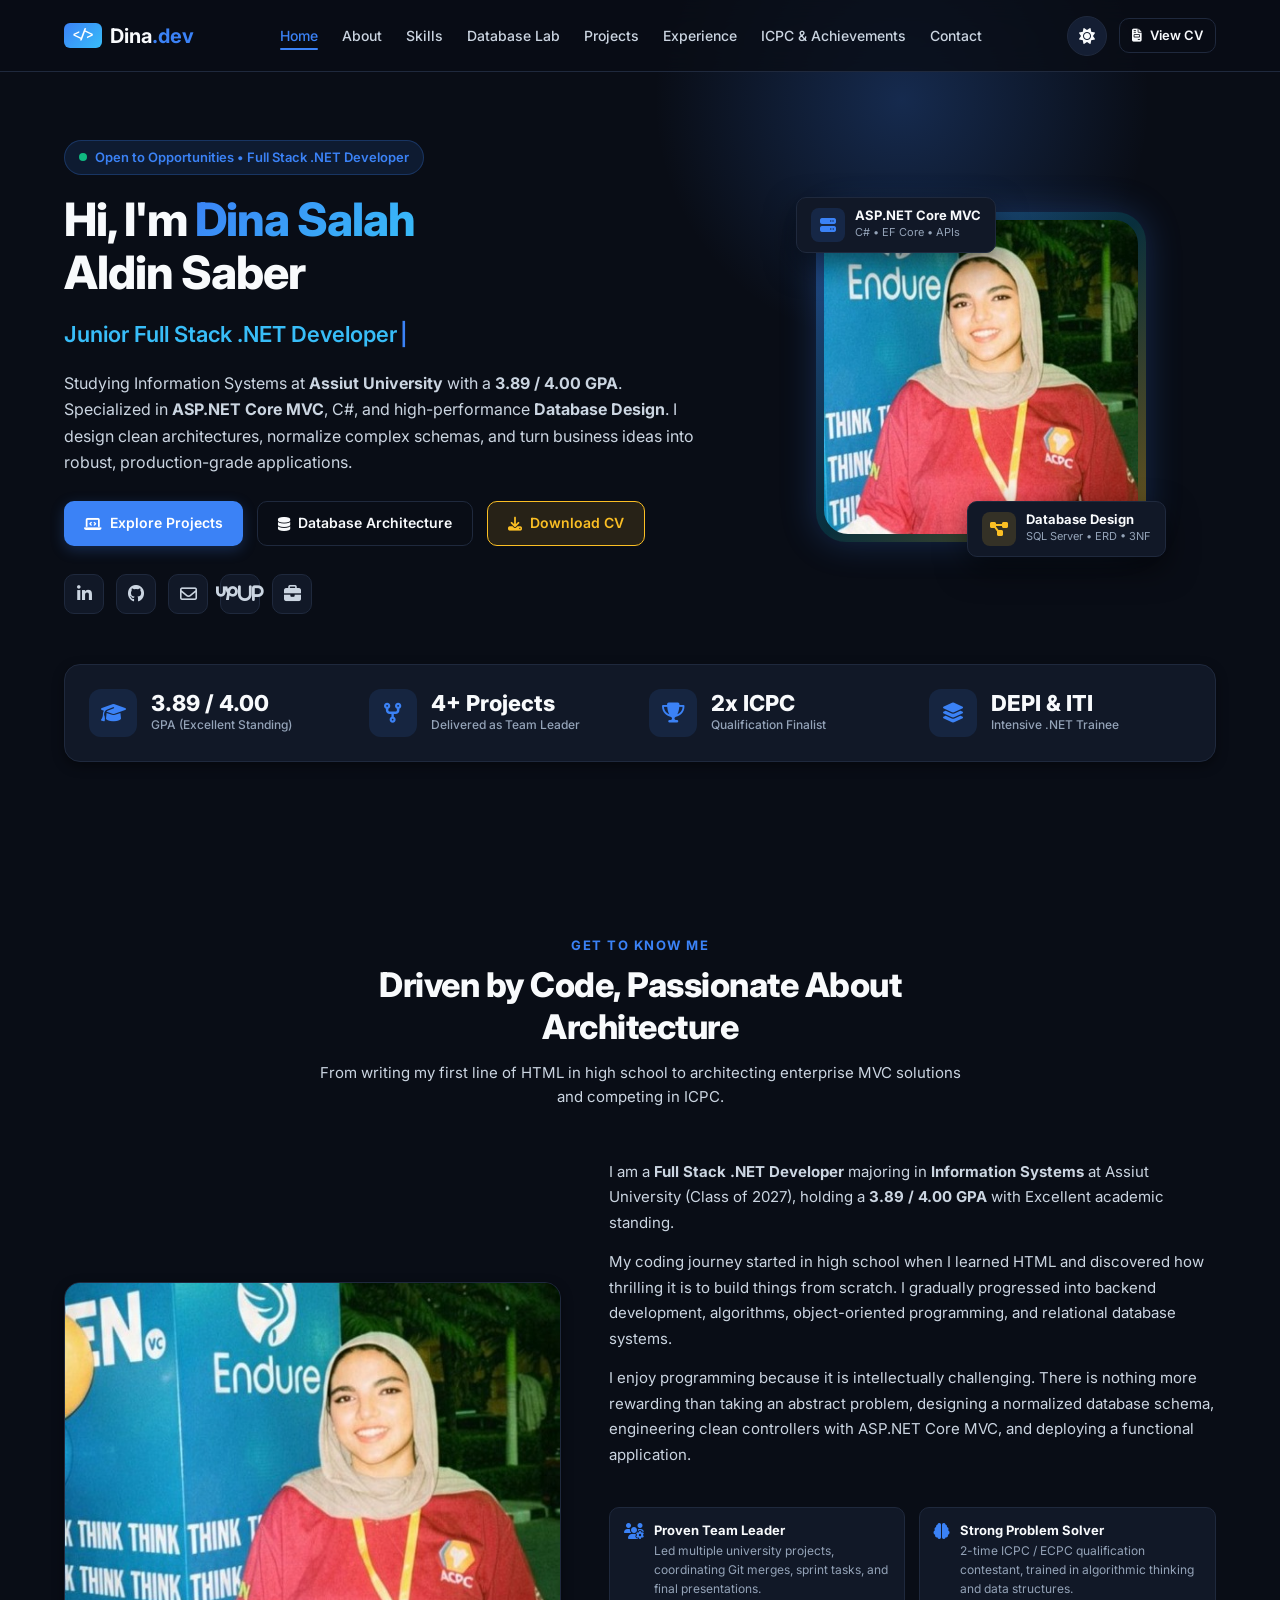
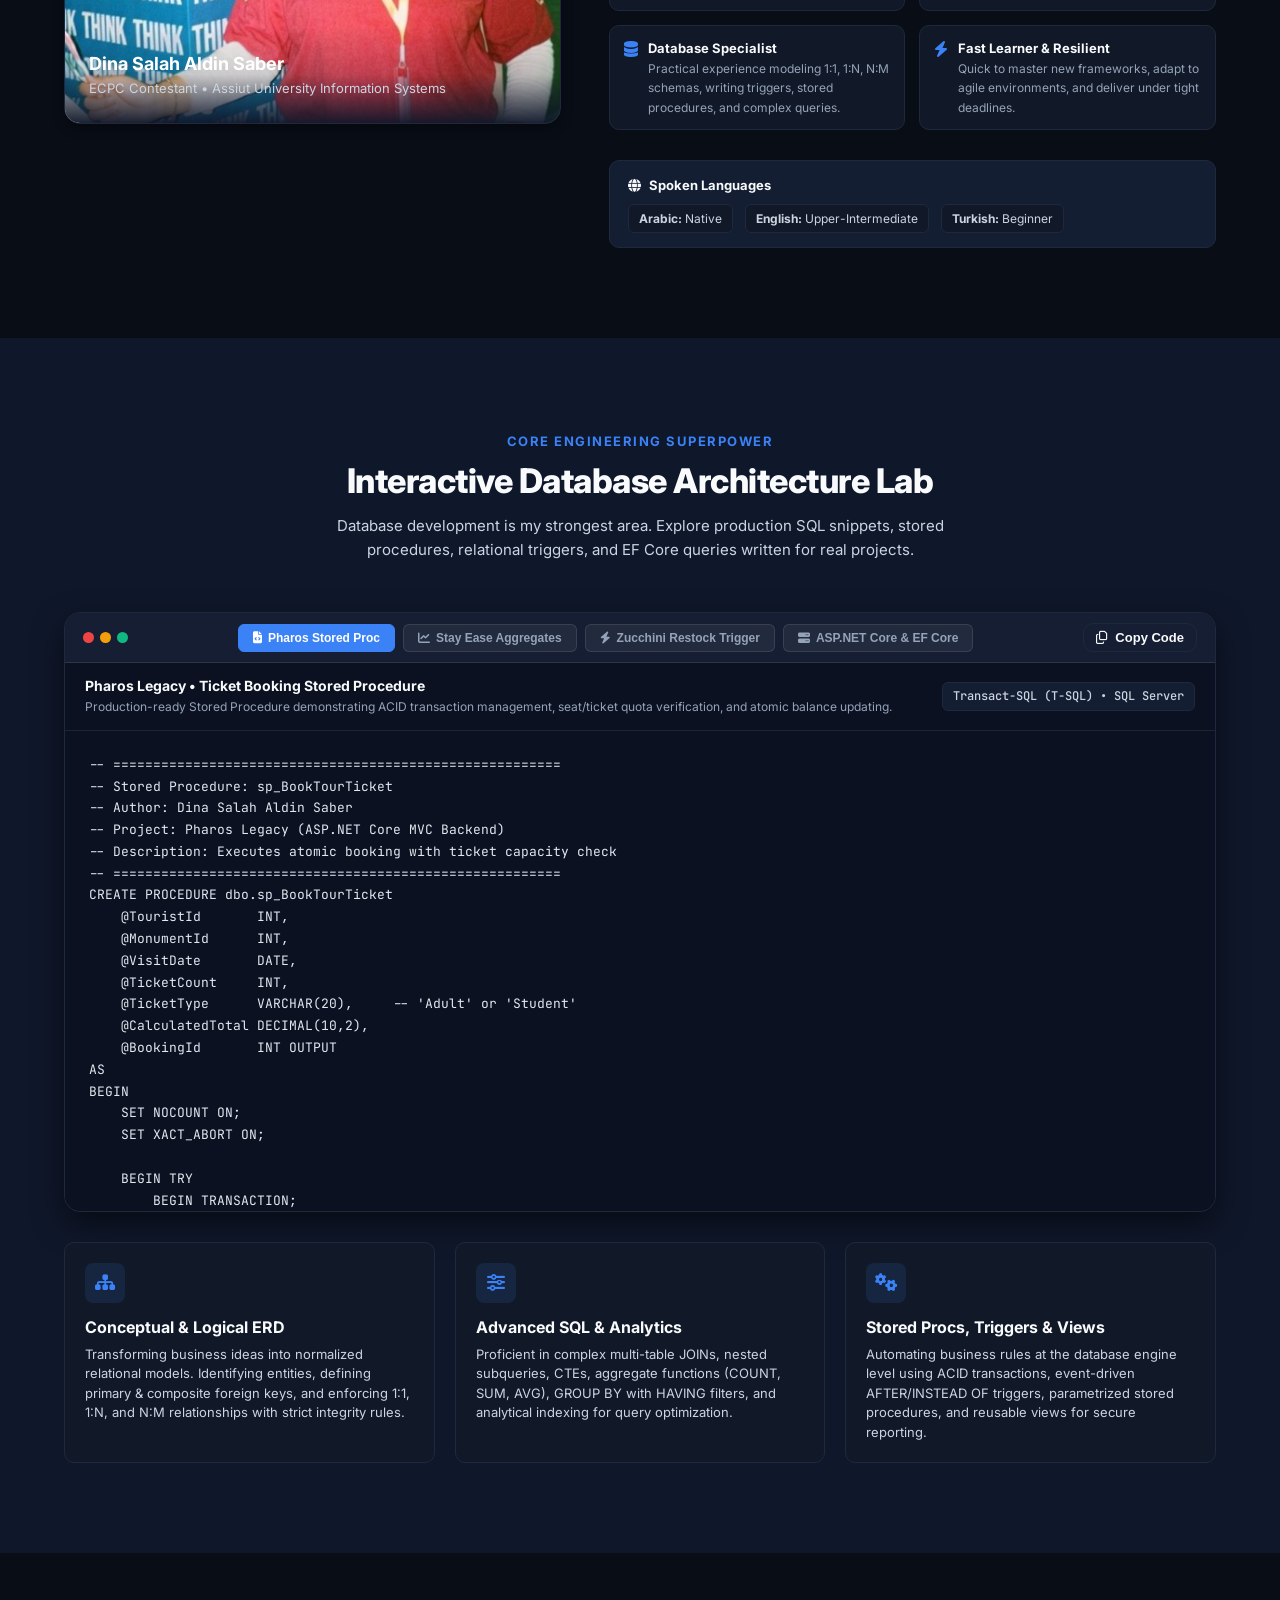
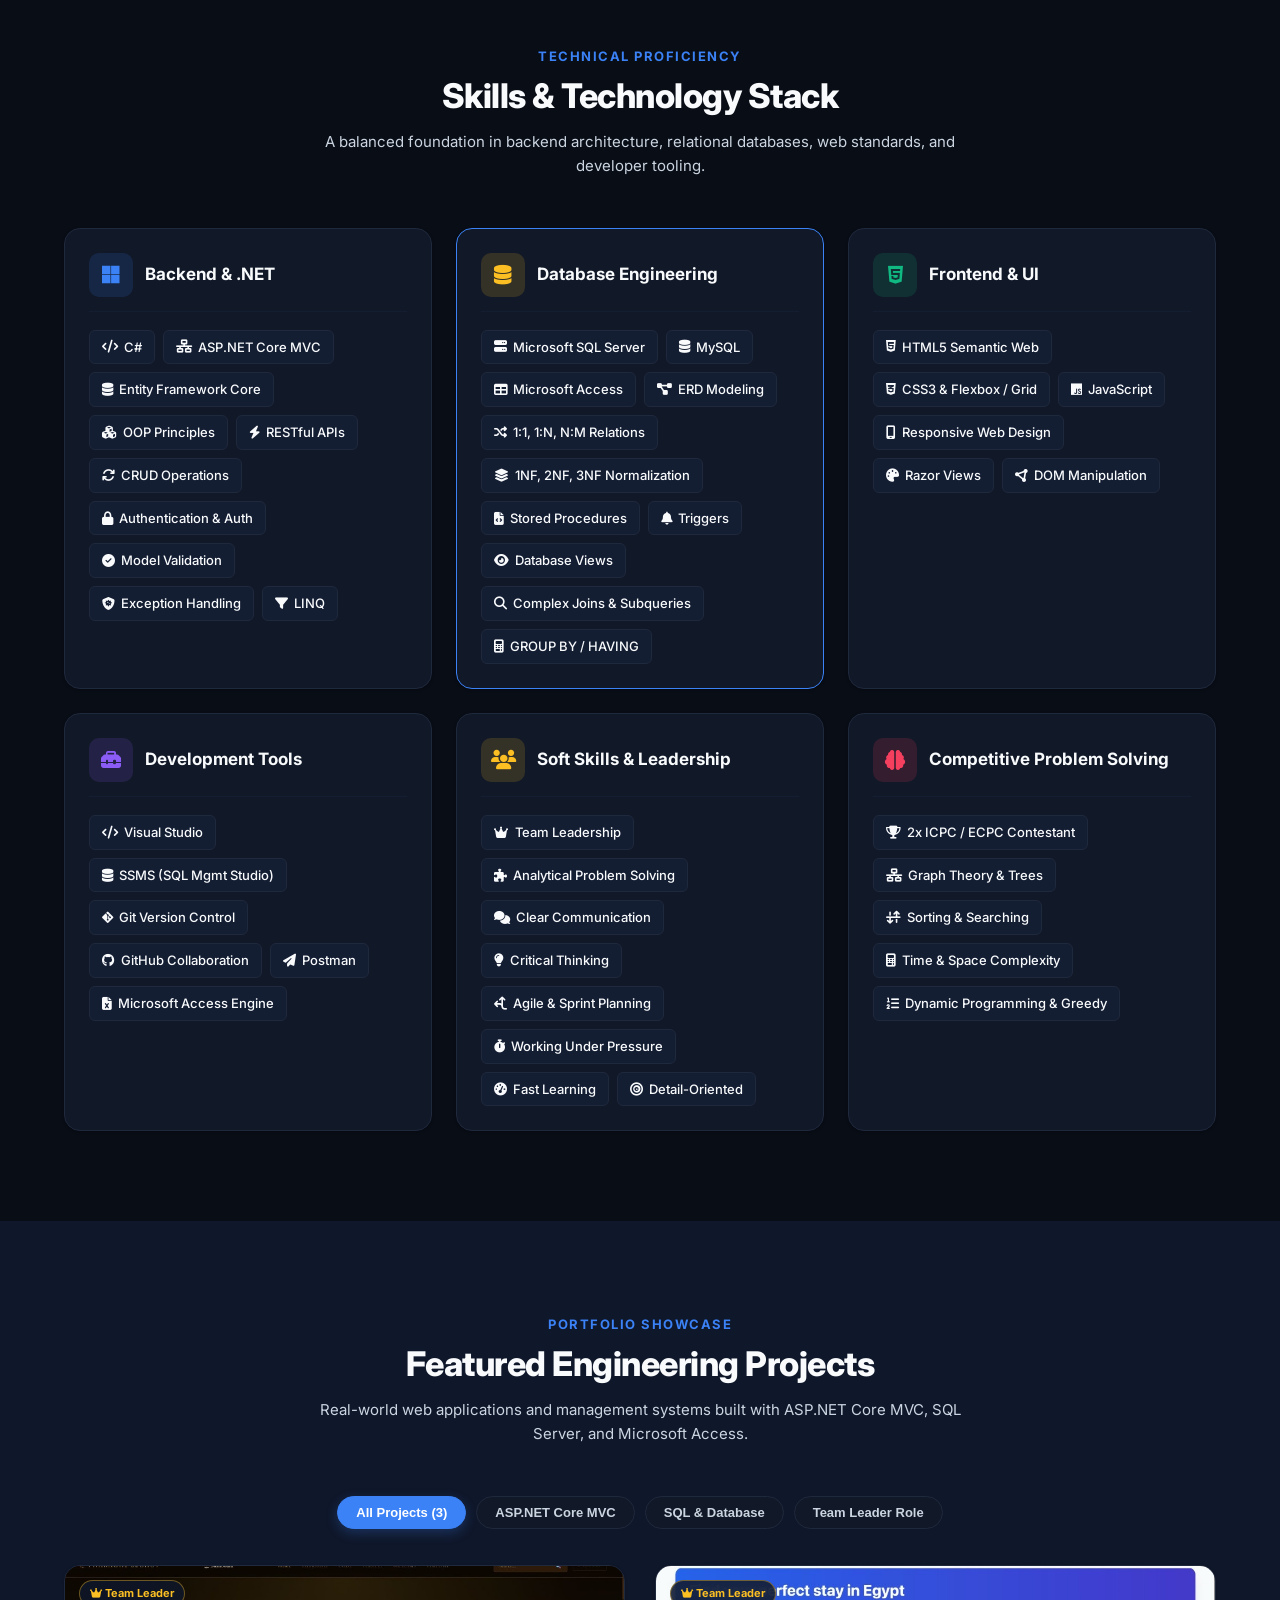
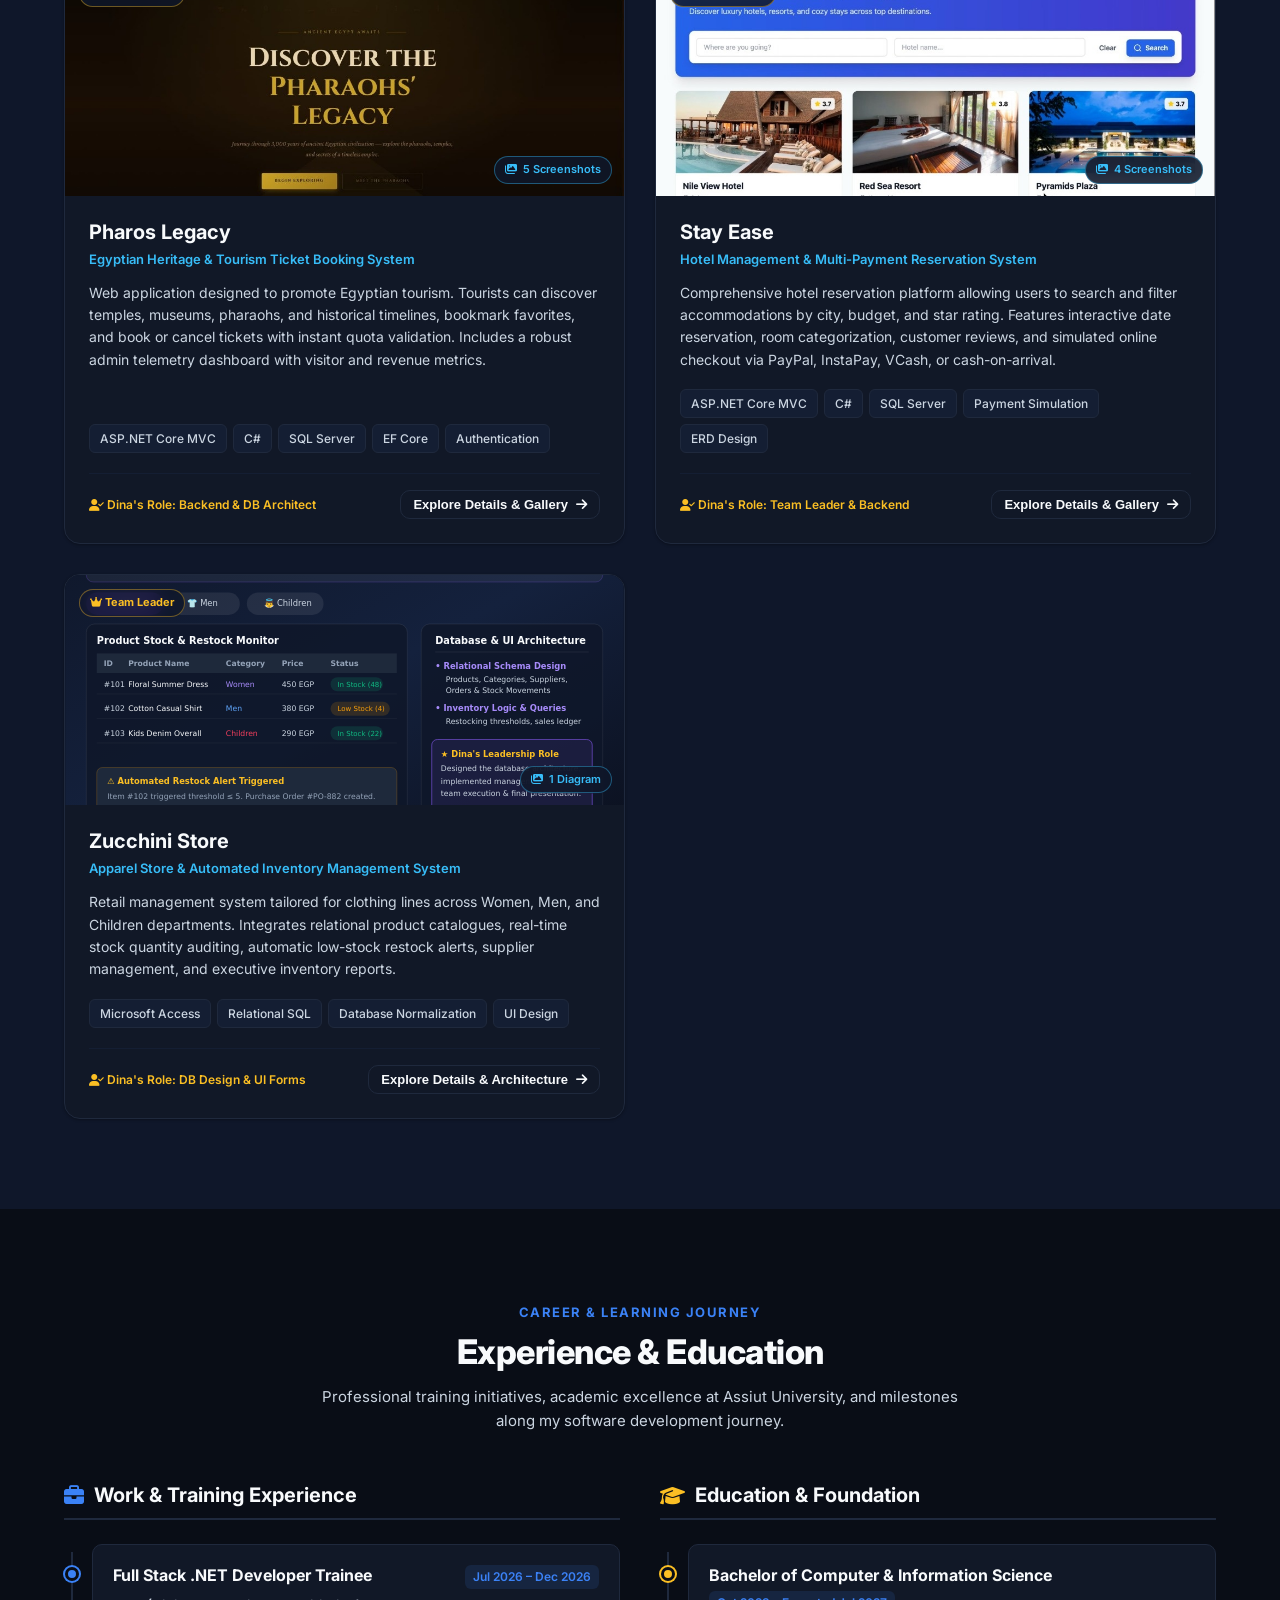
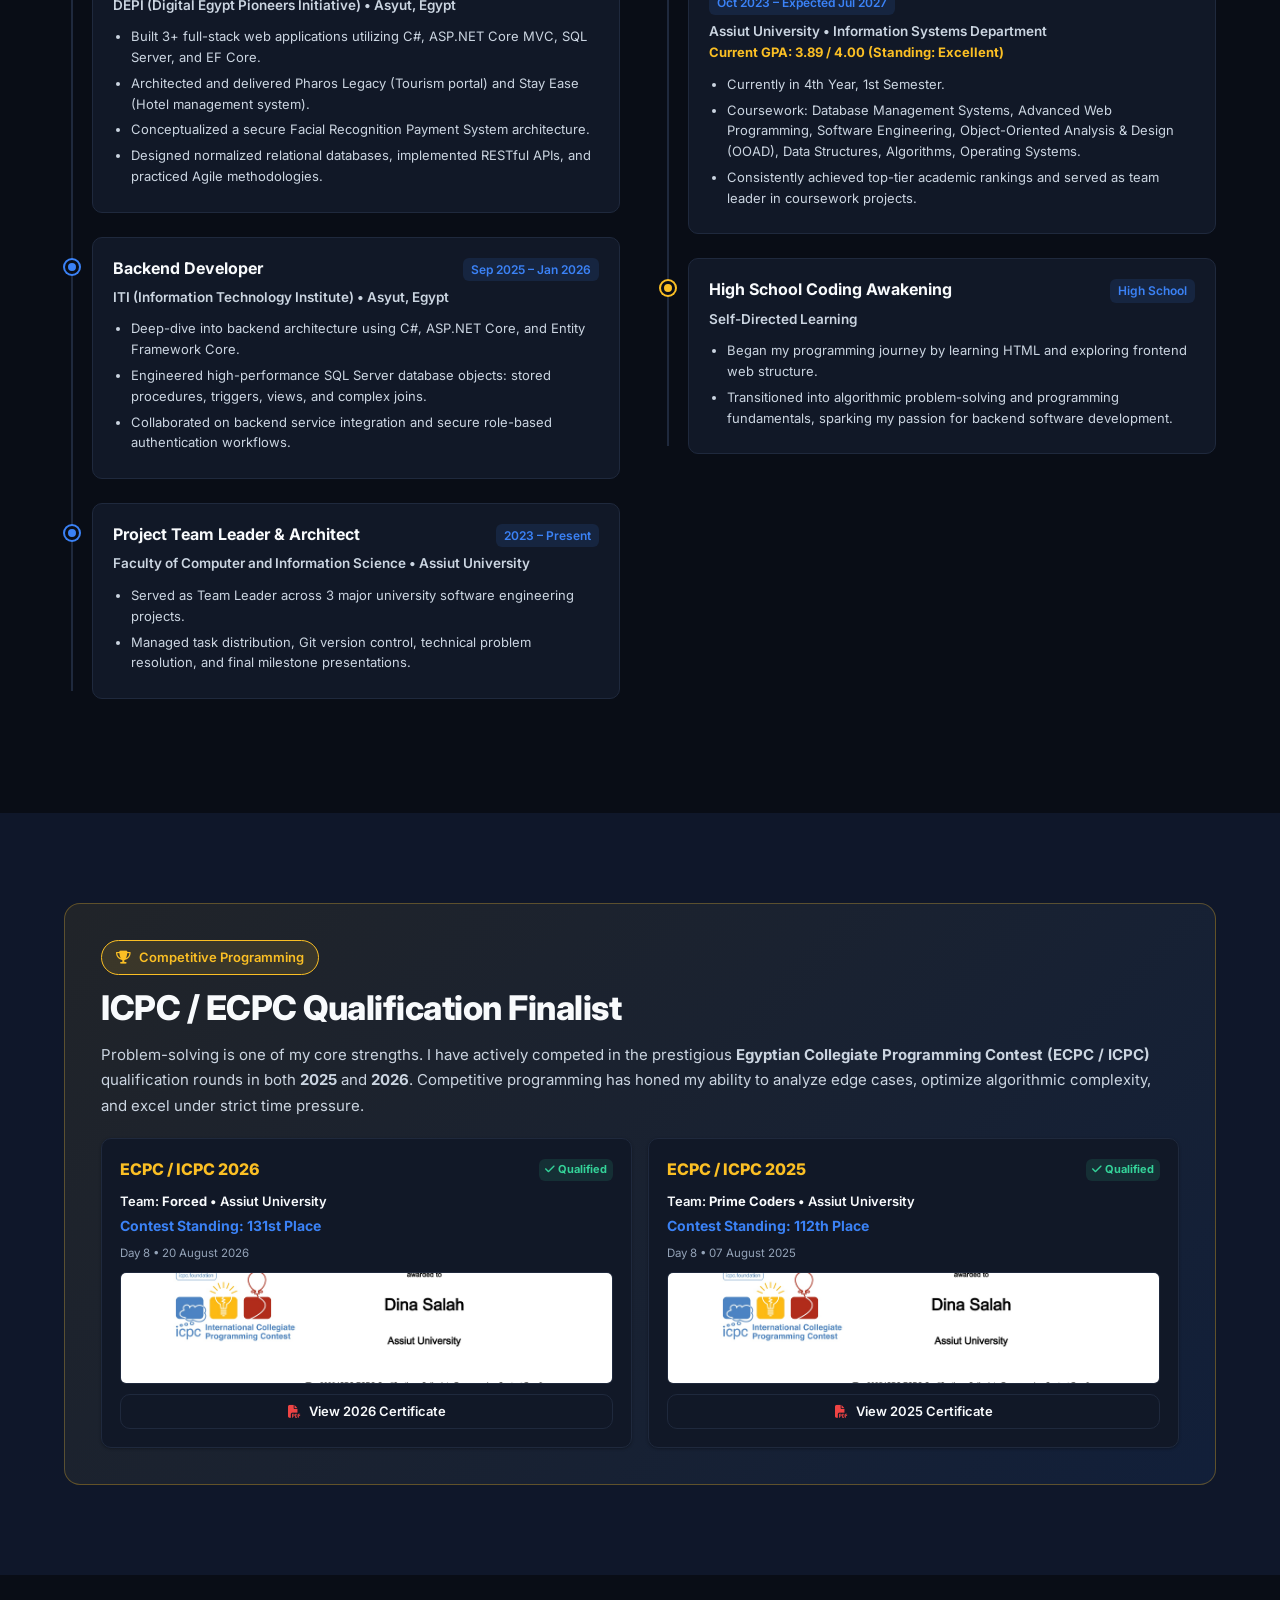
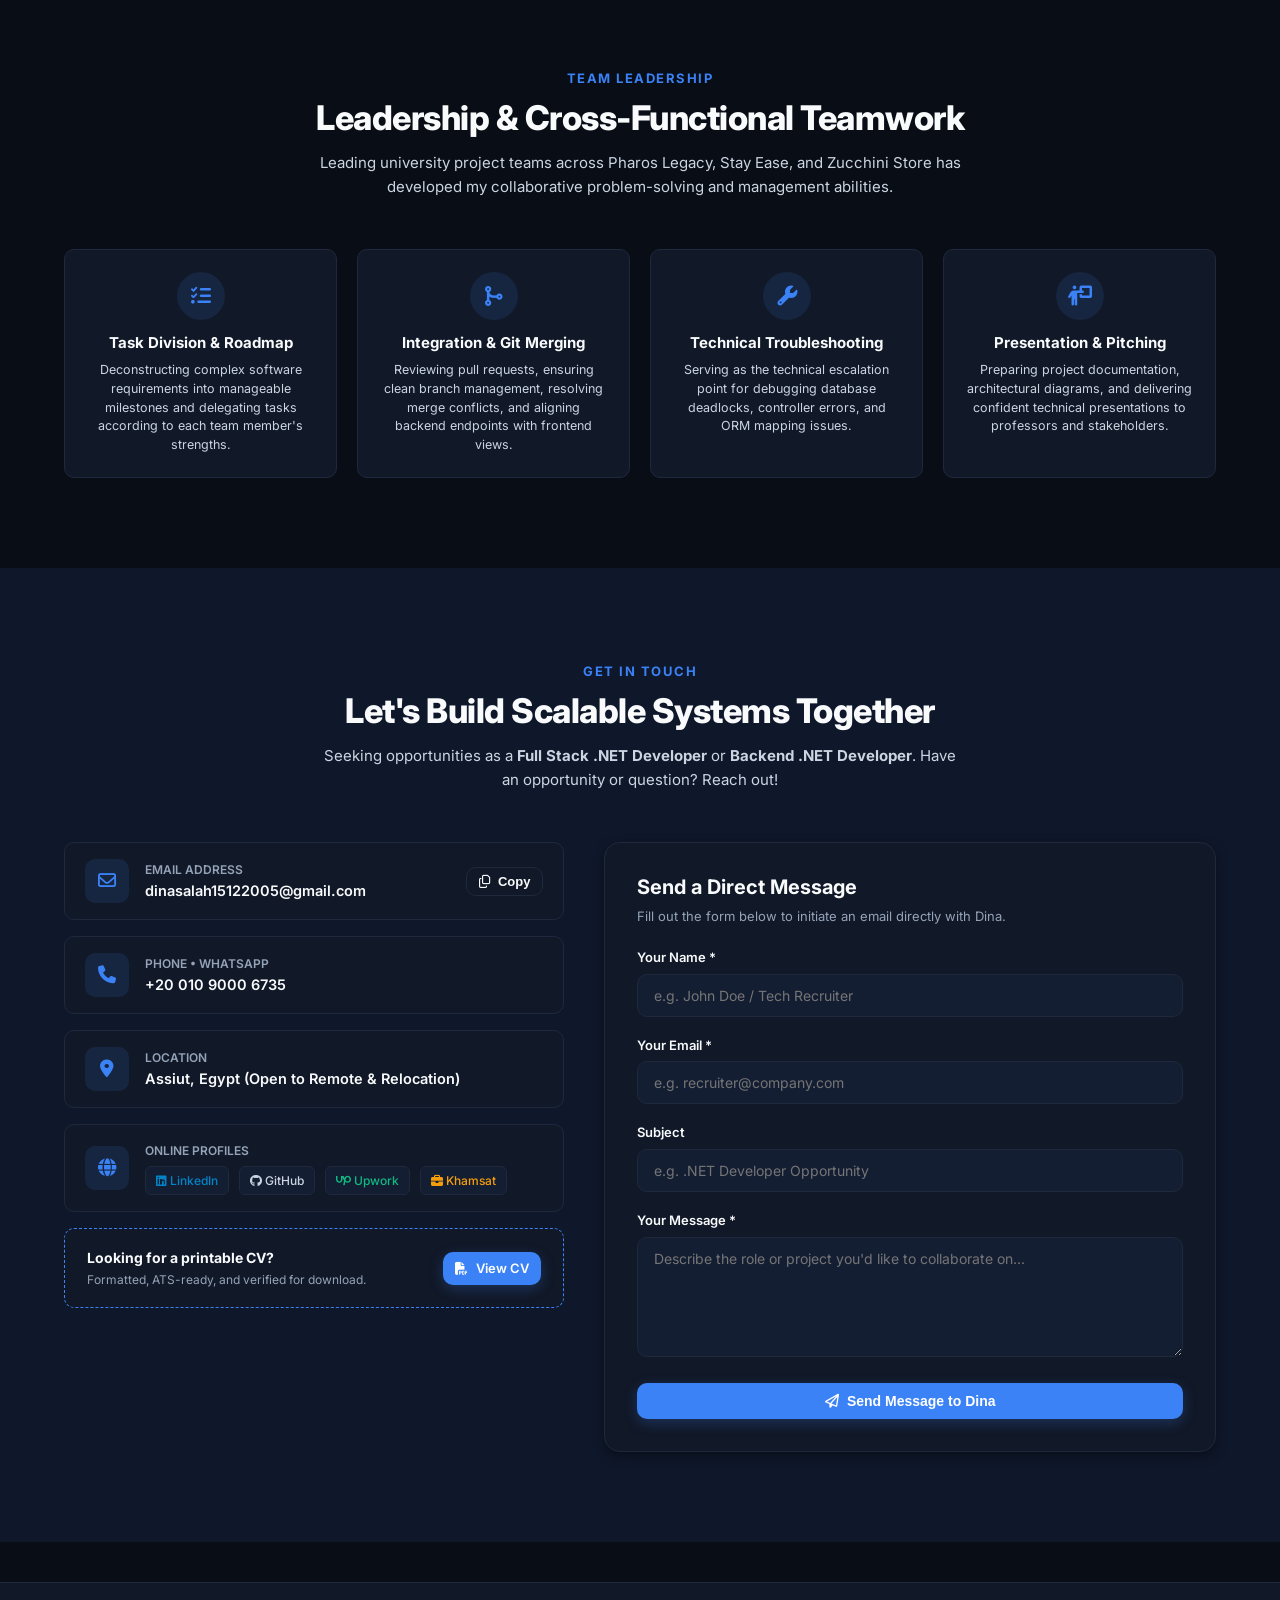
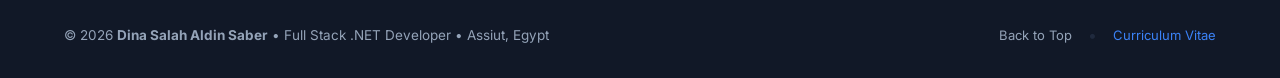
==== commit 618ee87a: "Initial commit" ====
--- a/index.html
+++ b/index.html
@@ -3,10 +3,10 @@
 <head>
   <meta charset="UTF-8">
   <meta name="viewport" content="width=device-width, initial-scale=1.0">
-  <meta name="description" content="Portfolio of Dina Salah Aldin Saber - Junior Full Stack .NET Developer, Computer Science Student at Assiut University (GPA 3.89/4.00), Backend & Database Specialist, and 2x ICPC Contestant.">
+  <meta name="description" content="Portfolio of Dina Salah Aldin Saber - Full Stack .NET Developer, Information Systems at Assiut University (GPA 3.89/4.00), Backend & Database Specialist, and 2x ICPC Contestant.">
   <meta name="keywords" content="Dina Salah Aldin Saber, Full Stack .NET Developer, ASP.NET Core MVC, C#, SQL Server, Database Design, ERD, ICPC, Assiut University">
   <meta name="author" content="Dina Salah Aldin Saber">
-  <title>Dina Salah Aldin Saber | Junior Full Stack .NET Developer &amp; Database Specialist</title>
+  <title>Dina Salah Aldin Saber | Full Stack .NET Developer &amp; Database Specialist</title>
   
   <!-- Favicon -->
   <link rel="icon" href="data:image/svg+xml,<svg xmlns=%22http://www.w3.org/2000/svg%22 viewBox=%220 0 100 100%22><text y=%22.9em%22 font-size=%2290%22>⚡</text></svg>">
@@ -78,7 +78,7 @@
           <div>
             <span class="status-pill">
               <span class="pulse-dot"></span>
-              Open to Opportunities • Junior Full Stack .NET Developer
+              Open to Opportunities • Full Stack .NET Developer
             </span>
           </div>
 
@@ -92,7 +92,7 @@
           </div>
 
           <p class="hero-bio">
-            Computer Science student in Information Systems at <strong>Assiut University</strong> with a <strong>3.89 / 4.00 GPA</strong>. Specialized in <strong>ASP.NET Core MVC</strong>, C#, and high-performance <strong>Database Design</strong>. I design clean architectures, normalize complex schemas, and turn business ideas into robust, production-grade applications.
+            Studying Information Systems at <strong>Assiut University</strong> with a <strong>3.89 / 4.00 GPA</strong>. Specialized in <strong>ASP.NET Core MVC</strong>, C#, and high-performance <strong>Database Design</strong>. I design clean architectures, normalize complex schemas, and turn business ideas into robust, production-grade applications.
           </p>
 
           <div class="hero-ctas">
@@ -231,7 +231,7 @@
         <div class="about-text-content">
           <div class="about-paragraphs">
             <p>
-              I am a <strong>Junior Full Stack .NET Developer</strong> and Computer Science student majoring in <strong>Information Systems</strong> at Assiut University (Class of 2027), holding a <strong>3.89 / 4.00 GPA</strong> with Excellent academic standing.
+              I am a <strong>Full Stack .NET Developer</strong> majoring in <strong>Information Systems</strong> at Assiut University (Class of 2027), holding a <strong>3.89 / 4.00 GPA</strong> with Excellent academic standing.
             </p>
             <p>
               My coding journey started in high school when I learned HTML and discovered how thrilling it is to build things from scratch. I gradually progressed into backend development, algorithms, object-oriented programming, and relational database systems.
@@ -810,18 +810,6 @@
                   <i class="fa-solid fa-file-pdf" style="color: #ef4444;"></i> View 2025 Certificate
                 </a>
               </div>
-            </div>
-          </div>
-
-          <!-- ICPC Photo Showcase -->
-          <div style="text-align: center;">
-            <div style="border-radius: var(--radius-lg); overflow: hidden; border: 2px solid rgba(251, 191, 36, 0.4); box-shadow: var(--shadow-lg);">
-              <img src="assets/images/dina-portrait.jpg" alt="Dina at Egyptian Collegiate Programming Contest (ECPC)" style="width: 100%; height: 350px; object-fit: cover;">
-            </div>
-            <p style="font-size: 12.5px; color: var(--text-muted); margin-top: 10px;">
-              <i class="fa-solid fa-location-dot"></i> Dina Salah representing Assiut University at ACPC / ECPC
-            </p>
-          </div>
         </div>
       </div>
     </div>
@@ -885,7 +873,7 @@
         <span class="section-pretitle">Get In Touch</span>
         <h2 class="section-title">Let's Build Scalable Systems Together</h2>
         <p class="section-desc">
-          Seeking opportunities as a <strong>Junior Full Stack .NET Developer</strong> or <strong>Backend .NET Developer</strong>. Have an opportunity or question? Reach out!
+          Seeking opportunities as a <strong>Full Stack .NET Developer</strong> or <strong>Backend .NET Developer</strong>. Have an opportunity or question? Reach out!
         </p>
       </div>
 
@@ -990,7 +978,7 @@
 
             <div class="form-group">
               <label for="contact-subject" class="form-label">Subject</label>
-              <input type="text" id="contact-subject" class="form-input" placeholder="e.g. Junior .NET Developer Opportunity">
+              <input type="text" id="contact-subject" class="form-input" placeholder="e.g. .NET Developer Opportunity">
             </div>
 
             <div class="form-group">
@@ -1014,7 +1002,7 @@
   <footer class="footer">
     <div class="container footer-container">
       <div class="footer-text">
-        &copy; 2026 <strong>Dina Salah Aldin Saber</strong> &bull; Junior Full Stack .NET Developer &bull; Assiut, Egypt
+        &copy; 2026 <strong>Dina Salah Aldin Saber</strong> &bull; Full Stack .NET Developer &bull; Assiut, Egypt
       </div>
       
       <div style="display: flex; gap: 16px; align-items: center;">
--- a/css/style.css
+++ b/css/style.css
@@ -1248,10 +1248,7 @@
 }
 
 .icpc-grid {
-  display: grid;
-  grid-template-columns: 1.2fr 0.8fr;
-  gap: 36px;
-  align-items: center;
+  display: block;
 }
 
 .icpc-cards-wrapper {
